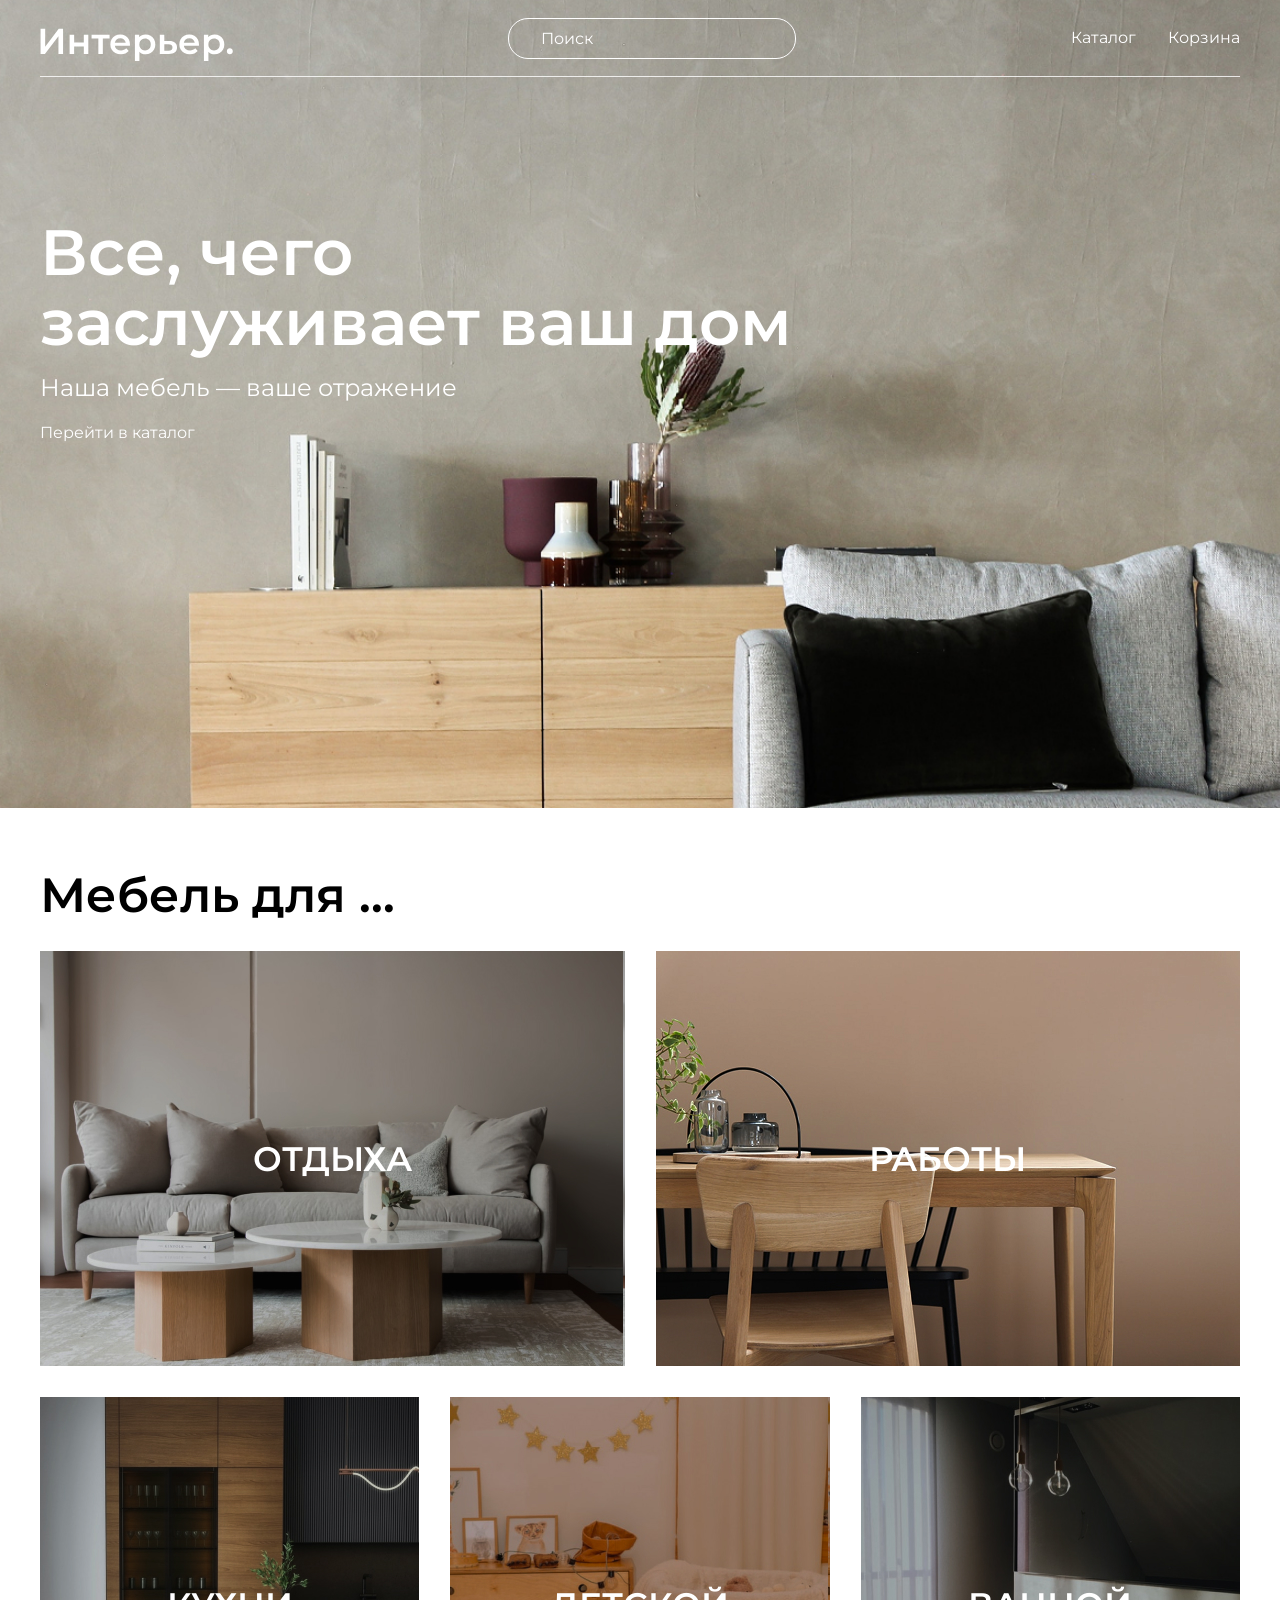
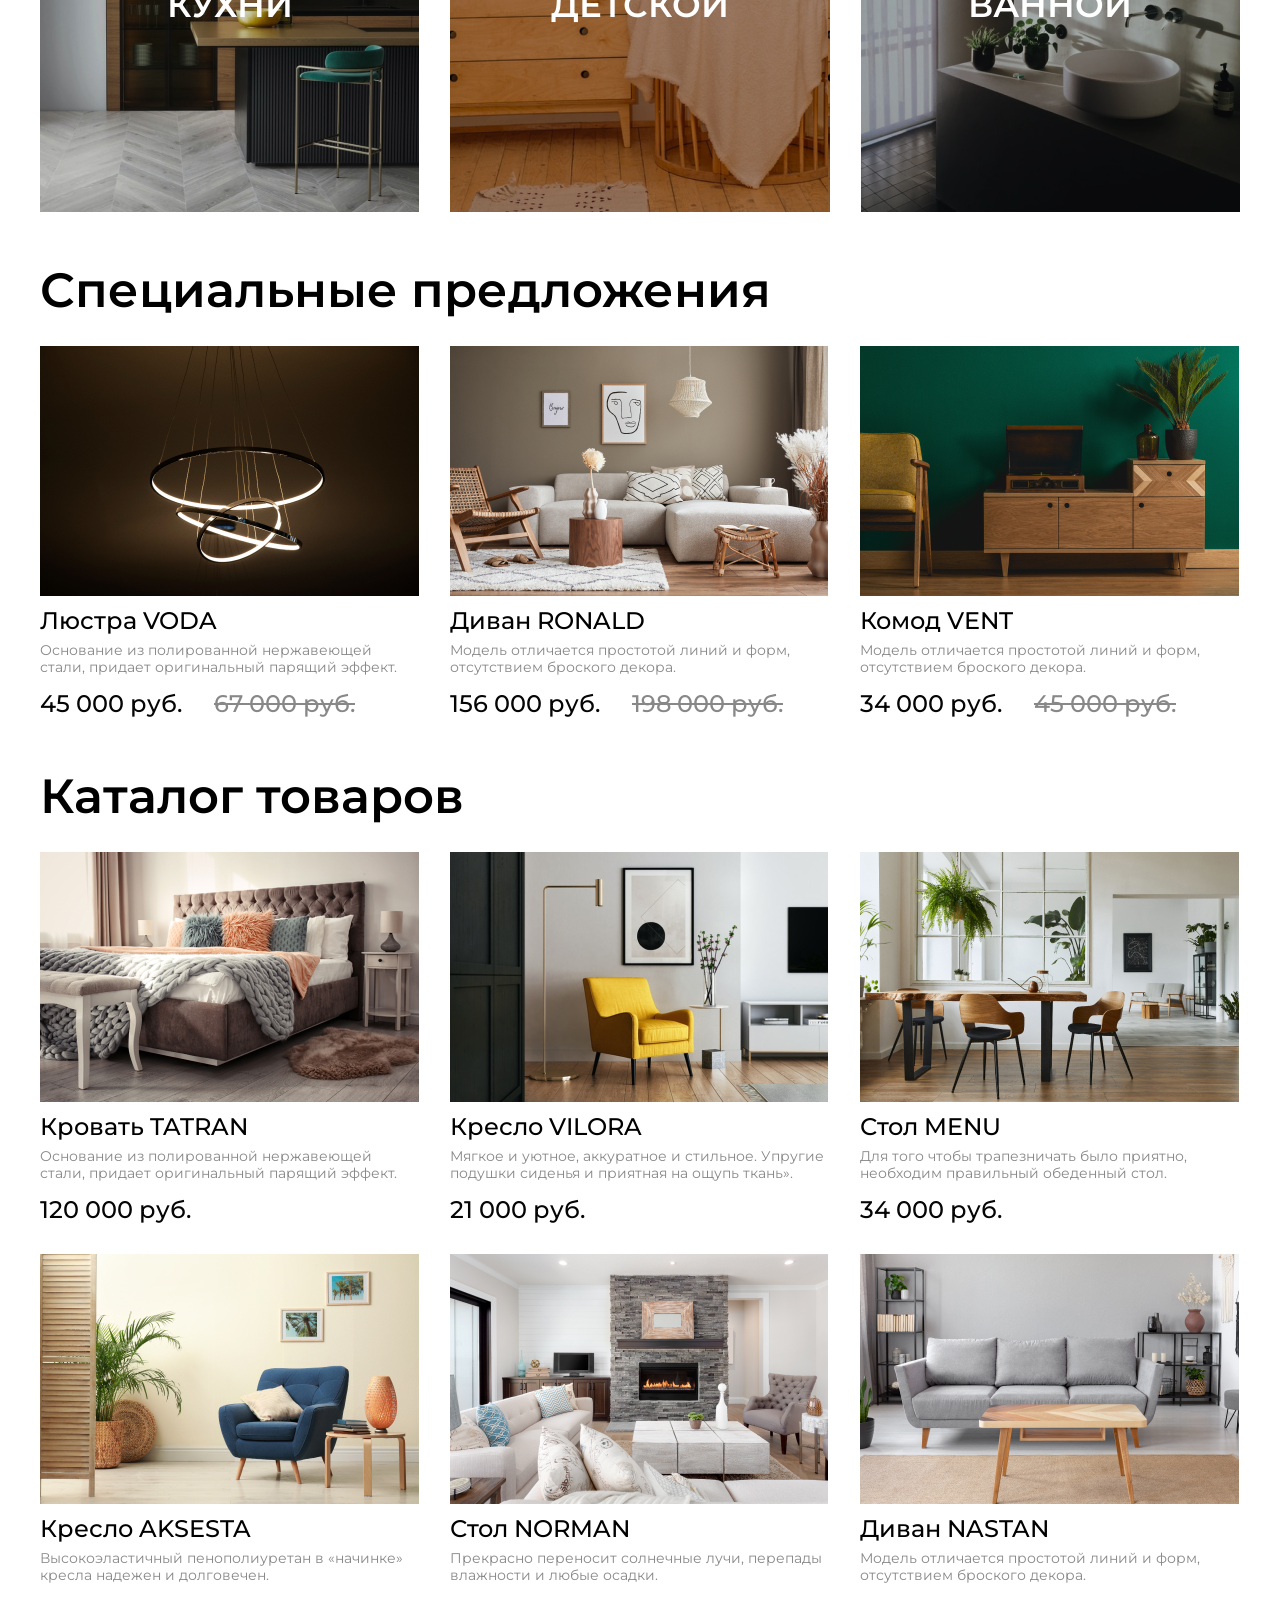
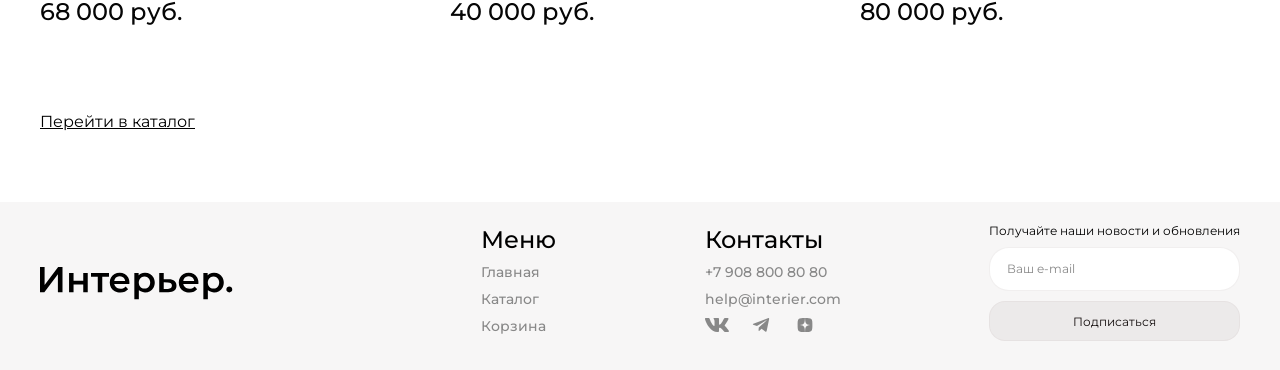
==== index.html @ ca3b6c94 "Add files via upload Upload site files" ====
<html lang="en">
    <head>
        <meta charset="UTF-8">
         <meta name="viewport" content="width=device-width, initial-scale=1.0">
            <title>Интернет-магазин</title>
        <link rel="preconnect" href="https://fonts.googleapis.com">
         <link rel="preconnect" href="https://fonts.gstatic.com" crossorigin>
        <link href="https://fonts.googleapis.com/css2?family=Montserrat:ital,wght@0,100..900;1,100..900&display=swap" rel="stylesheet">
                <link rel="stylesheet" href="style.css">

    </head>
    <body>
        <section class="hero-pg center">
     <header class="header"><!--Внутри 
            <header>
            добавьте изображение logo.svg, поле ввода и тег 
            <nav>-->
            <a class="logo" href="index.html">
             <img class="logo__img" src="./img/logo.svg" alt="Логотип"/></a>
                    
            <input placeholder="Поиск" class=" header-input">

        <nav class="nav">
            
            <a class="nav__item" href="catalog.html">Каталог</a>
            <a class="nav__item" href="card.html">Корзина</a>
            
        </nav>
        <div class="nav__main">
            <a class="nav__svg" href=""><svg width="19" height="19" viewBox="0 0 19 19" fill="none" xmlns="http://www.w3.org/2000/svg">
                <g clip-path="url(#clip0_53373_428)">
                <path d="M9.29907 1.11316C10.9342 1.06267 12.5273 1.63644 13.7542 2.71863C14.9811 3.80099 15.7498 5.31046 15.9036 6.93933C16.0545 8.53827 15.5992 10.133 14.634 11.4139L17.968 14.7469C18.0508 14.8297 18.1166 14.9279 18.1614 15.036C18.2062 15.1442 18.2297 15.2607 18.2297 15.3778C18.2297 15.4949 18.2062 15.6114 18.1614 15.7196C18.1165 15.8277 18.0508 15.9259 17.968 16.0087C17.8853 16.0914 17.7871 16.1572 17.679 16.202C17.5707 16.2469 17.4543 16.2694 17.3372 16.2694C17.22 16.2694 17.1036 16.2469 16.9954 16.202C16.8873 16.1572 16.789 16.0914 16.7063 16.0087L13.3733 12.6747C12.0925 13.6424 10.4962 14.0991 8.89575 13.9491C7.26568 13.7962 5.75519 13.0275 4.67212 11.7997C3.58905 10.5718 3.01496 8.97713 3.06665 7.3407C3.11846 5.7041 3.79274 4.14806 4.95142 2.99109C6.10904 1.83516 7.66391 1.16376 9.29907 1.11316ZM9.50903 2.91882C8.28235 2.92382 7.10691 3.41275 6.2395 4.28015C5.37213 5.14755 4.88317 6.32302 4.87817 7.54968C4.87324 8.77628 5.35288 9.95557 6.21313 10.83C6.64353 11.2674 7.15644 11.6151 7.72192 11.8534C8.28759 12.0918 8.89521 12.2161 9.50903 12.2186C10.1227 12.2211 10.7307 12.1017 11.2981 11.868C11.8657 11.6343 12.3816 11.2903 12.8157 10.8563C13.2497 10.4223 13.5936 9.90633 13.8274 9.33875C14.061 8.77131 14.1804 8.16333 14.178 7.54968C14.1755 6.93585 14.0511 6.32824 13.8127 5.76257C13.5744 5.19707 13.2267 4.68419 12.7893 4.25378C11.9149 3.3935 10.7357 2.91387 9.50903 2.91882Z" fill="white" stroke="white" stroke-width="0.2"/>
                </g>
                <defs>
                <clipPath id="clip0_53373_428">
                <rect width="19" height="19" fill="white"/>
                </clipPath>
                </defs>
                </svg>
                </a>
                <a class="nav__svg" href="catalog.html"><svg width="20" height="20" viewBox="0 0 20 20" fill="none" xmlns="http://www.w3.org/2000/svg">
                <rect width="4.57143" height="4.57143" fill="white"/>
                <rect y="7.31427" width="4.57143" height="4.57143" fill="white"/>
                <rect y="14.6285" width="4.57143" height="4.57143" fill="white"/>
                <rect x="7.31348" y="7.31427" width="4.57143" height="4.57143" fill="white"/>
                <rect x="7.31348" y="14.6285" width="4.57143" height="4.57143" fill="white"/>
                <rect x="7.31348" width="4.57143" height="4.57143" fill="white"/>
                <rect x="14.6279" y="7.31427" width="4.57143" height="4.57143" fill="white"/>
                <rect x="14.6279" y="14.6285" width="4.57143" height="4.57143" fill="white"/>
                <rect x="14.6279" width="4.57143" height="4.57143" fill="white"/>
                </svg>
                </a>
            <a class="nav__svg" href="card.html"><svg width="25" height="25" viewBox="0 0 25 25" fill="none" xmlns="http://www.w3.org/2000/svg">
                <path d="M14.5834 20.8333C15.1359 20.8333 15.6658 20.6138 16.0566 20.2231C16.4473 19.8324 16.6667 19.3025 16.6667 18.75C16.6667 18.1975 16.4473 17.6676 16.0566 17.2768C15.6658 16.8861 15.1359 16.6667 14.5834 16.6667C14.0309 16.6667 13.501 16.8861 13.1103 17.2768C12.7196 17.6676 12.5001 18.1975 12.5001 18.75C12.5001 19.3025 12.7196 19.8324 13.1103 20.2231C13.501 20.6138 14.0309 20.8333 14.5834 20.8333ZM7.29174 20.8333C7.84428 20.8333 8.37418 20.6138 8.76488 20.2231C9.15558 19.8324 9.37508 19.3025 9.37508 18.75C9.37508 18.1975 9.15558 17.6676 8.76488 17.2768C8.37418 16.8861 7.84428 16.6667 7.29174 16.6667C6.73921 16.6667 6.20931 16.8861 5.81861 17.2768C5.4279 17.6676 5.20841 18.1975 5.20841 18.75C5.20841 19.3025 5.4279 19.8324 5.81861 20.2231C6.20931 20.6138 6.73921 20.8333 7.29174 20.8333ZM20.873 6.16978C21.133 6.16139 21.3796 6.0522 21.5606 5.86528C21.7416 5.67837 21.8428 5.42839 21.8428 5.16822C21.8428 4.90804 21.7416 4.65807 21.5606 4.47115C21.3796 4.28424 21.133 4.17504 20.873 4.16666H19.674C18.7345 4.16666 17.922 4.81874 17.7178 5.73541L16.4126 11.6125C16.2084 12.5292 15.3959 13.1812 14.4563 13.1812H6.63133L5.12924 7.17082H14.8636C15.1212 7.15907 15.3644 7.04847 15.5425 6.86202C15.7206 6.67558 15.82 6.42764 15.82 6.16978C15.82 5.91192 15.7206 5.66398 15.5425 5.47754C15.3644 5.2911 15.1212 5.18049 14.8636 5.16874H5.12924C4.82473 5.16865 4.5242 5.23799 4.25051 5.37148C3.97682 5.50498 3.73716 5.69912 3.54976 5.93914C3.36236 6.17916 3.23215 6.45875 3.16903 6.75665C3.10591 7.05455 3.11154 7.36292 3.1855 7.65832L4.68758 13.6667C4.79586 14.1002 5.046 14.4851 5.39821 14.7601C5.75042 15.0351 6.18447 15.1844 6.63133 15.1844H14.4563C15.368 15.1845 16.2524 14.8737 16.9636 14.3032C17.6748 13.7328 18.1701 12.9368 18.3678 12.0469L19.674 6.16978H20.873Z" fill="white"/>
                </svg>
                </a>
        </div>
    </header>

    <div class="main">
        <h1 class="main__title">Все, чего<br> заслуживает ваш дом</h1>
            <p class="main__text">Наша мебель — ваше отражение</p>
            <a class="main__link" href="catalog.html">Перейти в каталог</a>
    </div>
    </section>

    <section class="mebel center">
        <h2 class="mebel__title">Мебель для ...</h2>
       <div class="mebel__div">
         <div class="mebel__box1 mebel__box-big">ОТДЫХА</div>
         <div class="mebel__box2 mebel__box-big">РАБОТЫ</div>
         <div class="mebel__box mebel__box3">КУХНИ</div>
         <div class="mebel__box mebel__box4">ДЕТСКОЙ</div>
         <div class="mebel__box mebel__box5">ВАННОЙ</div>
       </div>
    </section>

    <section class="card center">
        <h2 class="card__title">Специальные предложения</h2>
        <div class="card__content">
        <article class="product">
            <button class="product__butoton">
                <img class="product__link" src="./img2/shopping-bag-line 1.svg" alt="В корзину">
            </button>
            <button class="product__butoton-card">
                <img class="product__link" src="./img2/coolicon.svg" alt="В избранное">
            </button>
            <img src="./img/VODA.png" alt="VODA" class="product__img">
            <h3 class="product__title">Люстра VODA</h3>
            <p class="product__description">Основание из полированной нержавеющей стали, придает оригинальный парящий эффект.</p>
            <div class="product__box-price">
            <p class="product__price product__price_active">45 000 руб.</p>
            <p class="product__discount">67 000 руб.</p>
            </div>
        </article>

        <article class="product">
            <button class="product__butoton">
                <img class="product__link" src="./img2/shopping-bag-line 1.svg" alt="В корзину">
            </button>
            <button class="product__butoton-card">
                <img class="product__link" src="./img2/coolicon.svg" alt="В избранное">
            </button>
             <img src="./img/RONALD.jpg" alt="RONALD" class="product__img" >
            <h3 class="product__title">Диван RONALD</h3>
            <p class="product__description">Модель отличается простотой линий и форм, отсутствием броского декора.</p>
            <div class="product__box-price">
            <p class="product__price product__price_active">156 000 руб.</p>
            <p class="product__discount">198 000 руб.</p>
            </div>
        </article>

        <article class="product">
            <button class="product__butoton">
                <img class="product__link" src="./img2/shopping-bag-line 1.svg" alt="В корзину">
            </button>
            <button class="product__butoton-card">
                <img class="product__link" src="./img2/coolicon.svg" alt="В избранное">
            </button>
            <img src="./img/VENT.jpg" alt="VENT" class="product__img">
            <h3 class="product__title">Комод VENT</h3>
            <p class="product__description">Модель отличается простотой линий и форм, отсутствием броского декора.</p>
            <div class="product__box-price">
            <p class="product__price product__price_active">34 000 руб.</p>
            <p class="product__discount">45 000 руб.</p>
            </div>
        </article>
        </div>

    </section>
    <section class="card center">
       <h2 class="card__title">Каталог товаров</h2>
       <div class="card__content">
         <article class="product">
            <button class="product__butoton">
                <img class="product__link" src="./img2/shopping-bag-line 1.svg" alt="В корзину">
            </button>
            <button class="product__butoton-card">
                <img class="product__link" src="./img2/coolicon.svg" alt="В избранное">
            </button>
          <img src="./img/TATRAN.jpg" alt="TATRAN"class="product__img" >
          <h3 class="product__title">Кровать TATRAN</h3>
          <p class="product__description">Основание из полированной нержавеющей стали, придает оригинальный парящий эффект.</p>
          <p class="product__price">120 000 руб.</p>
        </article>

        <article class="product">
            <button class="product__butoton">
                <img class="product__link" src="./img2/shopping-bag-line 1.svg" alt="В корзину">
            </button>
            <button class="product__butoton-card">
                <img class="product__link" src="./img2/coolicon.svg" alt="В избранное">
            </button>
             <img src="./img/product1.jpg" alt="VILORA"class="product__img" >
           <h3 class="product__title">Кресло VILORA</h3>
            <p class="product__description">Мягкое и уютное, аккуратное и стильное. Упругие подушки сиденья и приятная на ощупь ткань».</p>
            <p class="product__price">21 000 руб.</p>
        </article>

           <article class="product">
            <button class="product__butoton">
                <img class="product__link" src="./img2/shopping-bag-line 1.svg" alt="В корзину">
            </button>
            <button class="product__butoton-card">
                <img class="product__link" src="./img2/coolicon.svg" alt="В избранное">
            </button>
             <img src="./img/MENU.jpg" alt="MENU" class="product__img" >
            <h3 class="product__title">Стол MENU</h3>
            <p class="product__description">Для того чтобы трапезничать было приятно, необходим правильный обеденный стол.</p>
            <p class="product__price">34 000 руб.</p>
        </article>

        <article class="product">
            <button class="product__butoton">
                <img class="product__link" src="./img2/shopping-bag-line 1.svg" alt="В корзину">
            </button>
            <button class="product__butoton-card">
                <img class="product__link" src="./img2/coolicon.svg" alt="В избранное">
            </button>
             <img src="./img/AXEN.jpg" alt="ASKESTA" class="product__img" >
            <h3 class="product__title">Кресло AKSESTA</h3>
            <p class="product__description">Высокоэластичный пенополиуретан в «начинке» кресла надежен и долговечен.</p>
            <p class="product__price">68 000 руб.</p>
        </article>

        <article class="product">
            <button class="product__butoton">
                <img class="product__link" src="./img2/shopping-bag-line 1.svg" alt="В корзину">
            </button>
            <button class="product__butoton-card">
                <img class="product__link" src="./img2/coolicon.svg" alt="В избранное">
            </button>
             <img src="./img/NORMA.jpg" alt="NORMAN"class="product__img" >
            <h3 class="product__title">Стол NORMAN</h3>
            <p class="product__description">Прекрасно переносит солнечные лучи, перепады влажности и любые осадки.</p>
            <p class="product__price">40 000 руб.</p>
        </article>

        <article class="product">
            <button class="product__butoton">
                <img class="product__link" src="./img2/shopping-bag-line 1.svg" alt="В корзину">
            </button>
            <button class="product__butoton-card">
                <img class="product__link" src="./img2/coolicon.svg" alt="В избранное">
            </button>
             <img src="./img/NASTAN.jpg" alt="NASTAN" class="product__img" >
            <h3 class="product__title">Диван NASTAN</h3>
            <p class="product__description">Модель отличается простотой линий и форм, отсутствием броского декора.</p>
            <p class="product__price">80 000 руб.</p>
        </article>
        </div>

          <a class="catalog-link" href="catalog.html">Перейти в каталог</a>

    </section>

    <footer class="footer center">
        <article class="footer-logo">
            <img src="./img/logo-footer.svg" alt="LOGO">
        </article>
        <section class="footer__content">
            <div class="footer__div1">
                <h4 class="footer__item">Меню</h4>
                    <nav class="footer__list">
                    <a class="footer__list1" href="index.html">Главная</a>
                    <a class="footer__list1" href="catalog.html">Каталог</a>
                    <a class="footer__list1" href="card.html">Корзина</a>
                    </nav>
            </div>

            <div class="footer__div2">
            <h4 class="footer__item">Контакты</h4>
                <a class="footer__list1" href="tel:+79088008080">+7 908 800 80 80</a>
                <a class="footer__list2" href="mailto:help@interier.com">help@interier.com</a>
                <div class="footer__div-info">
                <a class="footer__div-info2" href="#"><svg class="footer-icon" width="24" height="14" viewBox="0 0 24 14" fill="none" xmlns="http://www.w3.org/2000/svg">
<path fill-rule="evenodd" clip-rule="evenodd" d="M23.45 0.948C23.616 0.402 23.45 0 22.655 0H20.03C19.362 0 19.054 0.347 18.887 0.73C18.887 0.73 17.552 3.926 15.661 6.002C15.049 6.604 14.771 6.795 14.437 6.795C14.27 6.795 14.019 6.604 14.019 6.057V0.948C14.019 0.292 13.835 0 13.279 0H9.151C8.734 0 8.483 0.304 8.483 0.593C8.483 1.214 9.429 1.358 9.526 3.106V6.904C9.526 7.737 9.373 7.888 9.039 7.888C8.149 7.888 5.984 4.677 4.699 1.003C4.45 0.288 4.198 0 3.527 0H0.9C0.15 0 0 0.347 0 0.73C0 1.412 0.89 4.8 4.145 9.281C6.315 12.341 9.37 14 12.153 14C13.822 14 14.028 13.632 14.028 12.997V10.684C14.028 9.947 14.186 9.8 14.715 9.8C15.105 9.8 15.772 9.992 17.33 11.467C19.11 13.216 19.403 14 20.405 14H23.03C23.78 14 24.156 13.632 23.94 12.904C23.702 12.18 22.852 11.129 21.725 9.882C21.113 9.172 20.195 8.407 19.916 8.024C19.527 7.533 19.638 7.314 19.916 6.877C19.916 6.877 23.116 2.451 23.449 0.948H23.45Z" fill=""/>
</svg>
</a>
                <a class="footer__div-info2" href="#"><svg class="footer-icon" width="21" height="18" viewBox="0 0 21 18" fill="none" xmlns="http://www.w3.org/2000/svg">
<path d="M19.2952 0.200894L0.690181 7.4125C-0.0585179 7.74834 -0.311748 8.42087 0.50922 8.78587L5.28221 10.3105L16.8227 3.14143C17.4528 2.69136 18.0979 2.81137 17.5428 3.30647L7.63109 12.3272L7.31974 16.1448C7.60812 16.7342 8.13615 16.737 8.47297 16.444L11.2152 13.8359L15.9117 17.3709C17.0025 18.02 17.596 17.6011 17.8307 16.4114L20.9112 1.74952C21.231 0.285058 20.6856 -0.360199 19.2952 0.200894Z" fill=""/>
</svg>
</a>
                <a class="footer__div-info2" href="#"><svg class="footer-icon" width="19" height="18" viewBox="0 0 19 18" fill="none" xmlns="http://www.w3.org/2000/svg">
<path d="M11.3321 10.7357C9.83929 12.195 9.73071 14.0143 9.60178 18C13.5239 18 16.2314 17.9871 17.6293 16.7014C18.9864 15.3771 19 12.69 19 9.09643C14.7929 9.225 12.8725 9.32143 11.3321 10.7357ZM0 9.09643C0 12.69 0.0135714 15.3771 1.37071 16.7014C2.76857 17.9871 5.47607 18 9.39821 18C9.2625 14.0143 9.16071 12.195 7.66786 10.7357C6.1275 9.32143 4.20714 9.21857 0 9.09643ZM9.39821 0C5.48286 0 2.76857 0.0128571 1.37071 1.29857C0.0135714 2.62286 0 5.31 0 8.90357C4.20714 8.775 6.1275 8.67857 7.66786 7.26429C9.16071 5.805 9.26929 3.98571 9.39821 0ZM11.3321 7.26429C9.83929 5.805 9.73071 3.98571 9.60178 0C13.5239 0 16.2314 0.0128571 17.6293 1.29857C18.9864 2.62286 19 5.31 19 8.90357C14.7929 8.775 12.8725 8.67857 11.3321 7.26429Z" fill=""/>
</svg>
</a>
                </div>
            </div>

        <form class="footer__form">
            <p class="footer__text">Получайте наши новости и обновления</p>

            <input class="footer__input" placeholder="Ваш e-mail" type="email">
            <button class="footer__button" type="submit">Подписаться</button>
        </form>
        </section>

    </footer>

</body>
---- style.css ----
@charset "UTF-8";
.catalog-pg {
  background-image: url(./img/catalog-pg.jpg);
  background-size: cover;
  background-repeat: no-repeat;
}

a,
input,
button {
  font-family: "Montserrat", "Arial";
}

body {
  font-size: 16px;
  font-family: "Montserrat", "Arial";
}

.block {
  padding-top: 127px;
  padding-bottom: 127px;
  color: #FFFFFF;
}
.block__title {
  font-weight: 600;
  font-size: 64px;
  line-height: 70px;
  max-width: 792px;
  margin-bottom: 16px;
}

.link {
  padding-top: 70px;
  padding-bottom: 47px;
}

.link-ct__item {
  color: black;
  font-size: 16px;
  line-height: 20px;
  text-decoration: none;
  display: inline-block;
}

.link-ct__item1:not(:last-child)::after {
  content: " /";
  margin: 0 5px;
  color: #000000;
}

.fulter-button-wrapper {
  position: relative;
  display: flex;
  justify-content: flex-end;
}

.conteiner {
  display: flex;
}

.fulter-button::-webkit-details-marker {
  display: none;
}

details[open] > .fulter-button {
  content: "";
  border: 2px solid black;
}

.fulter-button {
  background-color: white;
  border: 1px solid #ccc;
  padding-top: 9px;
  padding-bottom: 10px;
  margin-right: 10px;
  font-size: 16px;
  border-radius: 20px;
  background-size: 19px; /* исправлено: было 10px, потом 19px — оставь 19px */
  font-weight: 500;
  width: 182px;
  padding-left: 23px;
  display: block;
  position: relative;
  background-image: url(./img3/Polygon\ 1.png);
  background-position: calc(100% - 35px);
  background-repeat: no-repeat;
  cursor: pointer;
  box-sizing: border-box; /* обязательно для адаптива */
}

.fulter-button:hover {
  color: #676464;
  transform: scale(1.01);
  box-shadow: 0 10px 20px rgba(0, 0, 0, 0.1);
}

.filtering-form {
  position: absolute;
  z-index: 1;
  background-color: #FFFFFF;
  top: calc(100% + 14px);
  right: 10px;
  display: flex;
  flex-direction: column;
  align-items: center;
  padding: 40px;
  width: 525px;
  height: 548px;
  box-shadow: 0px 4px 67px -12px rgba(0, 0, 0, 0.32);
}

.filtering-form__content-wapper {
  display: flex;
  flex-direction: column;
  flex-wrap: wrap;
  gap: 32px 65px;
  width: 445px;
  height: 468px;
}

.filtering-form__fieldset {
  display: flex;
  flex-direction: column;
  gap: 16px;
  padding: 0;
  border: none;
}

.filtering-form__fieldset-type {
  padding-right: 40px;
}

.filtering-form__legend {
  font-size: 16px;
  font-weight: 500;
  margin-bottom: 16px;
}

.radio {
  display: flex;
  align-items: center;
  gap: 10px;
}

.radio__input {
  display: none;
}

.radio__label {
  display: flex;
  align-items: center;
  cursor: pointer;
  position: relative;
  padding-left: 30px;
  font-size: 14px;
}

.radio__label:hover {
  color: #676464;
  transform: scale(1.01);
}

.radio__label::before {
  content: "";
  border: 1px solid #888888;
  position: absolute;
  border-radius: 60px;
  width: 15px;
  height: 15px;
  left: 0;
  background-color: #FFFFFF;
}

.radio__input:checked + .radio__label::before {
  border-color: #000000;
  background-image: url(./img3/Vector\ 1.png);
  background-repeat: no-repeat;
  background-position: center;
}

.range {
  display: flex;
  flex-direction: column;
  gap: 14px;
}

.range__input {
  width: 190px;
  height: 10px;
  overflow: hidden;
  outline: none;
}

.range__input,
.range__input::-webkit-slider-runnable-track,
.range__input::-webkit-slider-thumb {
  -webkit-appearance: none;
  background: none;
}

.range__input::-webkit-slider-runnable-track {
  width: 200px;
  height: 1px;
  background: #000000;
}

.range__input:nth-child(2)::-webkit-slider-runnable-track {
  background: none;
}

.range__input::-webkit-slider-thumb {
  position: relative;
  height: 8px;
  width: 8px;
  margin-top: -4px;
  background: #000000;
  border: 1px solid #000000;
  border-radius: 25px;
  cursor: pointer;
  z-index: 1;
}

.range__input::-webkit-slider-thumb:active {
  cursor: pointer;
}

.range__slider {
  font-family: sans-serif;
  font-size: 14px;
  position: relative;
  width: 200px;
  display: inline-block;
  margin-top: -5px;
}

.range__slider input {
  position: absolute;
}

.range__input:nth-child(1)::-webkit-slider-thumb {
  z-index: 2;
}

.color-options {
  display: flex;
  flex-wrap: wrap;
  max-width: 190px;
  gap: 14px;
}

.color-options__checkbox {
  width: 15px;
  height: 15px;
}

.checkbox {
  display: flex;
  align-items: center;
  gap: 10px;
}

.checkbox__input {
  display: none;
}

.checkbox__lebel {
  display: flex;
  align-items: center;
  cursor: pointer;
  position: relative;
  padding-left: 30px;
  font-size: 14px;
}

.checkbox__lebel:hover {
  color: #676464;
  transform: scale(1.01);
}

.checkbox__lebel::before {
  content: "";
  display: inline-block;
  width: 14px;
  height: 14px;
  border: 1px solid #888888;
  position: absolute;
  left: 0;
  background-color: #FFFFFF;
}

.checkbox__input:checked + .checkbox__lebel::before {
  background-image: url(./img3/Vector\ 1.png);
  background-repeat: no-repeat;
  background-position: center;
  border-color: #000000;
}

.checkbox__lebel-withe::before {
  background-color: white;
  border-color: #888888;
}

.checkbox__lebel-black::before {
  background-color: black;
  border-color: black;
}

.checkbox__lebel-gray::before {
  background-color: #888888;
  border-color: #888888;
}

.checkbox__lebel-red::before {
  background-color: red;
  border-color: red;
}

.checkbox__lebel-orange::before {
  background-color: orange;
  border-color: orange;
}

.checkbox__lebel-yellow::before {
  background-color: yellow;
  border-color: yellow;
}

.checkbox__lebel-green::before {
  background-color: green;
  border-color: green;
}

.checkbox__lebel-blue-green::before {
  background-color: #1CCC97;
  border-color: #1CCC97;
}

.checkbox__lebel-lightblue::before {
  background-color: lightblue;
  border-color: lightblue;
}

.checkbox__lebel-blue::before {
  background-color: blue;
  border-color: blue;
}

.checkbox__lebel-purple::before {
  background-color: purple;
  border-color: purple;
}

.checkbox__lebel-backlash::before {
  background-color: #9D0DB5;
  border-color: #9D0DB5;
}

.checkbox__lebel-pink::before {
  background-color: #D89AFF;
  border-color: #D89AFF;
}

.checkbox__lebel-pipl::before {
  background-color: #FF65A6;
  border-color: #FF65A6;
}

.checkbox__input:checked + .checkbox__lebel-black::before {
  background-image: url(./img3/Vector\ 2.png);
  background-repeat: no-repeat;
  background-position: center;
  background-size: 15px;
}

.checkbox__input:checked + .checkbox__lebel-green::before {
  background-image: url(./img3/Vector\ 2.png);
  background-repeat: no-repeat;
  background-position: center;
  background-size: 15px;
}

.checkbox__input:checked + .checkbox__lebel-blue::before {
  background-image: url(./img3/Vector\ 2.png);
  background-repeat: no-repeat;
  background-position: center;
  background-size: 15px;
}

.checkbox__input:checked + .checkbox__lebel-purple::before {
  background-image: url(./img3/Vector\ 2.png);
  background-repeat: no-repeat;
  background-position: center;
  background-size: 15px;
}

.checkbox__input:checked + .checkbox__lebel-gray::before {
  background-image: url(./img3/Vector\ 2.png);
  background-repeat: no-repeat;
  background-position: center;
  background-size: 15px;
}

.checkbox__input:checked + .checkbox__lebel-purple::before {
  background-image: url(./img3/Vector\ 2.png);
  background-repeat: no-repeat;
  background-position: center;
  background-size: 15px;
}

.filtering-form__button {
  padding: 0;
  gap: 10px;
  position: relative;
  left: 127px; /* ⚠️ лучше убрать или заменить на margin/flex — ломается на мобильных */
  font-size: 16px;
  width: 190px;
  height: 40px;
  border-radius: 20px;
  border: 1px solid #040404;
  background-color: transparent; /* или любой начальный цвет */
  color: #040404; /* базовый цвет текста */
  transition: background-color 0.3s ease, color 0.3s ease, transform 0.3s cubic-bezier(0.25, 0.8, 0.25, 1), box-shadow 0.3s ease;
}

.filtering-form__button:hover {
  background-color: #000000; /* чёрный фон */
  color: #ffffff; /* белый текст */
  transform: translateY(-1px);
  box-shadow: -4px 5px 5px rgba(0, 0, 0, 0.2);
}

.select-css2 {
  -webkit-appearance: none;
     -moz-appearance: none;
          appearance: none;
  background-color: white;
  border: 1px solid #ccc;
  padding: 10px 40px 10px 15px;
  font-size: 16px;
  border-radius: 20px;
  background-image: url(./img3/Polygon\ 1.png);
  background-position: calc(100% - 20px);
  background-size: 20 px;
  background-repeat: no-repeat;
  width: 227px;
  padding-left: 23px;
  height: 40px;
  cursor: pointer;
}

.select-css2:hover {
  color: #676464;
  transform: scale(1.01);
  box-shadow: 0 10px 20px rgba(0, 0, 0, 0.1);
}

.link {
  display: flex;
  flex-direction: row;
  justify-content: space-between;
}

.product1 {
  display: grid;
  grid-template-columns: repeat(12, 4fr);
  gap: 30px;
}

.product {
  width: 379px;
  grid-column: span 4;
  position: relative;
}

.product__butoton, .product__butoton-card {
  background: none;
  border: none;
  padding: 0;
  cursor: pointer;
  position: absolute;
  top: 10px;
  right: 10px;
}

.product__butoton {
  padding-right: 21px;
}

.product__butoton-card, .product__butoton {
  display: none;
}

.product:hover .product__butoton {
  display: block;
}

.product:hover .product__butoton-card {
  display: block;
}

.product__img {
  display: block;
}
.product__img__title {
  font-weight: 500;
  font-size: 24px;
  line-height: 29px;
  color: #000000;
  margin-bottom: 7px;
  margin-top: 10px;
}
.product__img__description {
  font-size: 14px;
  line-height: 17px;
  color: #888888;
  margin-bottom: 13px;
}
.product__img__price {
  font-weight: 500;
  font-size: 24px;
  line-height: 29px;
  color: #050505;
}
.product__img__box-price {
  display: flex;
  gap: 32px;
}
.product__img__discount {
  font-weight: 500;
  font-size: 24px;
  line-height: 29px;
  color: #888888;
  text-decoration-line: line-through;
}

.cart-pg {
  background-image: url(./img3/cart-pg.jpg);
  background-repeat: no-repeat;
  background-size: cover;
  background-position: center;
  margin-bottom: 44px;
  height: 400px;
}

.cart__text {
  font-style: normal;
  font-weight: 600;
  font-size: 64px;
  line-height: 70px;
  color: #FFFFFF;
  padding-top: 127px;
}

.order {
  display: grid;
  grid-template-columns: repeat(12, 1fr);
  gap: 32px;
}
.order__content {
  grid-column: span 8;
}
.order__name-box {
  display: flex;
  justify-content: space-between;
  padding-bottom: 14px;
}
.order__item {
  border-top: 0.5px solid #CACDD8;
  padding-top: 25px;
  padding-bottom: 32px;
  display: flex;
}
.order__left {
  display: flex;
  max-width: 786px;
  width: 100%;
  gap: 32px;
}
.order__img {
  max-width: 173px;
  width: 100%;
  min-height: 173px;
  height: 100%;
}
.order__info {
  max-width: 276px;
  width: 100%;
}
.order__menu {
  font-style: normal;
  font-weight: 500;
  font-size: 24px;
  line-height: 29px;
  color: #000000;
}
.order__text {
  font-style: normal;
  font-weight: 400;
  font-size: 14px;
  line-height: 17px;
  color: #888888;
  padding-bottom: 16px;
  padding-top: 14px;
}
.order__price {
  padding-bottom: 15px;
}
.order__link {
  display: flex;
  align-items: center;
  color: #000000;
  gap: 30px;
}
.order__link1 {
  color: black;
  line-height: 24px;
  font-weight: 400;
  font-size: 14px;
}
.order__input {
  max-width: 71px;
  width: 100%;
  height: 51px;
  background: #F7F6F6;
  border-radius: 6px;
  font-style: normal;
  font-weight: 600;
  font-size: 14px;
  line-height: 17px;
  display: flex;
  align-items: center;
  text-align: center;
  color: #000000;
  border: 1px solid #FFFFFF;
}
.order__btn {
  padding-top: 23px;
  max-width: 853px;
  width: 100%;
}
.order__btn-cart {
  box-sizing: border-box;
  max-width: 200px;
  width: 100%;
  height: 37px;
  border: 1px solid #000000;
  border-radius: 50px;
  margin-top: 18px;
  font-size: 12px;
  background: #FFFFFF;
}
.order__btn-purchase {
  display: inline-flex;
  box-sizing: border-box;
  width: 100%;
  max-width: 200px;
  min-height: 38px;
  border: 1px solid #000000;
  border-radius: 50px;
  font-size: 12px;
  line-height: 1.4;
  background-color: #FFFFFF;
  color: #000000;
  text-decoration: none;
  cursor: pointer;
  transition: background-color 0.3s ease, transform 0.2s ease;
  align-items: center;
  justify-content: center;
}
.order__form {
  background: #F7F6F6;
  border-radius: 20px;
  height: auto; /* вместо фиксированной 493px */
  min-height: 493px;
  grid-column: span 4;
  display: flex;
  flex-direction: column;
  align-items: center;
  max-width: 379px;
  width: 100%;
}
.order__item-form {
  max-width: 319px;
  width: 100%;
  flex-direction: column;
  font-style: normal;
  line-height: 29px;
  display: flex;
  align-items: center;
  margin-bottom: 64px;
}
.order__form-text {
  font-weight: 700;
  font-size: 24px;
  margin-bottom: 22px;
  margin-top: 42px;
  max-width: 343px;
  width: 100%;
  display: flex;
  justify-content: space-around;
}
.order__form-input {
  display: flex;
  flex-direction: column;
  gap: 40px;
  align-self: stretch;
}
.order__form-name {
  border-bottom: 0.5px solid #CACDD8;
  box-sizing: border-box;
  display: flex;
  flex-direction: row;
  align-items: flex-start;
  padding: 0px 0px 3px;
  gap: 10px;
  flex: none;
  align-self: stretch;
  border-top: none;
  border-left: none;
  border-right: none;
  background-color: #F7F6F6;
}
.order__form-btn {
  max-width: 319px;
  width: 100%;
  display: flex;
  flex-direction: column;
  align-items: center;
  margin-bottom: 91px;
}
.order__form-text2 {
  /* 128 000 руб. */
  font-style: normal;
  font-weight: 500;
  font-size: 24px;
  line-height: 29px;
  color: #000000;
  flex: none;
}
.order__form-cart {
  box-sizing: border-box;
  max-width: 319px;
  width: 100%;
  height: 40px;
  border: 1px solid #000000;
  border-radius: 50px;
  margin-top: 18px;
  font-size: 14px;
  background: #F7F6F6;
}

* {
  margin: 0;
  padding: 0;
}

.center {
  padding-left: calc(50% - 600px);
  padding-right: calc(50% - 600px);
}

a,
input,
button {
  font-family: "Montserrat", "Arial";
}

body {
  font-size: 16px;
  font-family: "Montserrat", "Arial";
}

.header {
  height: 76px;
  display: flex;
  flex-wrap: wrap;
  justify-content: space-between;
  align-items: center;
  border-bottom: 0.5px solid rgba(255, 255, 255, 0.8);
}

.header-input::-moz-placeholder {
  color: #ffffff;
}

.header-input::placeholder {
  color: #ffffff;
}

.header-input {
  border-radius: 20px;
  max-width: 288px;
  width: 100%;
  height: 41px;
  border: 1px solid #FFFFFF;
  color: #ffffff;
  font-size: 16px;
  line-height: 100%;
  font-weight: normal;
  box-sizing: border-box;
  outline: none;
  padding: 11px 32px;
  background-color: transparent;
}

.hero-pg {
  background-image: url(./img/header-pg.jpg);
  background-size: cover;
  background-repeat: no-repeat;
}

.logo {
  margin-top: 13px;
}

.main {
  margin-top: 140px;
  padding-bottom: 363px;
  color: #FFFFFF;
}
.main__title {
  font-weight: 600;
  font-size: 64px;
  line-height: 70px;
  max-width: 792px;
  margin-bottom: 16px;
}
.main__text {
  font-size: 24px;
  line-height: 29px;
  margin-bottom: 19px;
}

.main__link {
  color: white;
  font-size: 16px;
  line-height: 24px;
  text-decoration: none;
  display: inline-block;
}

a.main__link:hover {
  text-decoration: underline;
}

.nav {
  display: flex;
  gap: 32px;
}
.nav__item {
  color: white;
  font-size: 16px;
  line-height: 20px;
  text-decoration: none;
}

.nav__main {
  display: none;
}

a.nav__item:hover {
  text-decoration: underline;
}

.nav__svg {
  display: block; /* или inline-block — чтобы transform работал предсказуемо */
  width: 24px; /* фиксируем размер */
  height: 24px;
  transition: transform 0.3s cubic-bezier(0.25, 0.8, 0.25, 1);
  transform-origin: center; /* масштабируем из центра */
}

.nav__svg:hover {
  transform: scale(1.15); /* мягкое увеличение, без «наезда» на соседей */
}

/*ЗАголовок МЕБЕЛЬ ДЛЯ ...*/
.mebel {
  padding-top: 63px;
}
.mebel__title {
  font-weight: 600;
  font-size: 48px;
  line-height: 100%;
  color: #000000;
  flex-wrap: wrap;
}
.mebel__div {
  margin-top: 32px;
  display: grid;
  gap: 31px;
  grid-template-columns: repeat(12, 1fr);
}
.mebel__box-big {
  height: 415px;
  grid-column: span 6;
  display: flex;
  justify-content: center;
  align-items: center;
  font-size: 34px;
  color: #FFFFFF;
  font-weight: 600;
}
.mebel__box {
  height: 415px;
  grid-column: span 4;
  display: flex;
  justify-content: center;
  align-items: center;
  font-size: 34px;
  color: #FFFFFF;
  font-weight: 600;
}
.mebel__box1 {
  background-image: url(img/mebel1.jpg);
}
.mebel__box2 {
  background-image: url(./img/mebel2.jpg);
}
.mebel__box3 {
  background-image: url(./img/mebel3.jpg);
}
.mebel__box4 {
  background-image: url(./img/mebel4.jpg);
}
.mebel__box5 {
  background-image: url(./img/mebel5.jpg);
}

/*Заголовку h2(Специальные предложения*/
.card {
  margin-top: 54px;
}
.card__content {
  gap: 30px;
  margin-bottom: 53px;
  display: grid;
  grid-template-columns: repeat(12, 4fr);
}
.card__title {
  font-weight: 600;
  font-size: 48px;
  line-height: 100%;
  color: #000000;
  flex-wrap: wrap;
  padding-bottom: 32px;
}

.product {
  max-width: 379px;
  width: 100%;
  grid-column: span 4;
  position: relative;
}
.product__img {
  display: block;
}
.product__title {
  font-weight: 500;
  font-size: 24px;
  line-height: 29px;
  color: #000000;
  margin-bottom: 7px;
  margin-top: 10px;
}
.product__description {
  font-size: 14px;
  line-height: 17px;
  color: #888888;
  margin-bottom: 13px;
}
.product__price {
  font-weight: 500;
  font-size: 24px;
  line-height: 29px;
  color: #050505;
}
.product__box-price {
  display: flex;
  gap: 32px;
}
.product__discount {
  font-weight: 500;
  font-size: 24px;
  line-height: 29px;
  color: #888888;
  text-decoration-line: line-through;
}

/* НАВЕДЕНИЕ И СТИЛИ ДЛЯ КНОПОК*/
.nav__item:hover {
  animation: pulse 0.4s cubic-bezier(0.25, 0.8, 0.25, 1) forwards;
}

@keyframes pulse {
  0% {
    transform: scale(1);
  }
  100% {
    transform: scale(1.05);
  }
}
.main__link:hover {
  animation: pulse 0.4s cubic-bezier(0.25, 0.8, 0.25, 1) forwards;
}

@keyframes pulse {
  0% {
    transform: scale(1);
  }
  100% {
    transform: scale(1.08);
  }
}
.link-ct__item:hover {
  animation: pulse 0.4s cubic-bezier(0.25, 0.8, 0.25, 1) forwards;
}

@keyframes pulse {
  0% {
    transform: scale(1);
  }
  100% {
    transform: scale(1.03);
  }
}
.product:hover {
  transform: scale(1.01);
  border-color: rgba(136, 136, 136, 0.15);
  box-shadow: 0 10px 20px rgba(0, 0, 0, 0.1);
}

.product {
  border-radius: 4px;
  transition: transform 0.3s ease, box-shadow 0.3s ease, border-color 0.3s ease;
  cursor: pointer;
}

.product__link:hover {
  transform: scale(1.3);
}

.order__link1:hover {
  transform: scale(1.02);
  color: rgba(0, 0, 0, 0.7);
}

.order__btn-cart {
  cursor: pointer;
  transition: transform 0.3s cubic-bezier(0.25, 0.8, 0.25, 1), box-shadow 0.3s ease, border-color 0.3s ease, background-color 0.3s ease, color 0.3s ease;
}

.order__btn-cart:hover {
  background-color: #000000; /* чёрный фон */
  color: #FFFFFF; /* белый текст */
  border-color: #000000; /* чтобы граница не «прыгала» цветом */
  transform: scale(1.02); /* лёгкое увеличение — не ломает соседей */
  box-shadow: 0 4px 12px rgba(0, 0, 0, 0.15);
}

.order__btn-purchase {
  cursor: pointer;
  transition: transform 0.3s cubic-bezier(0.25, 0.8, 0.25, 1), box-shadow 0.3s ease, border-color 0.3s ease, background-color 0.3s ease, color 0.3s ease;
}

.order__btn-purchase:hover {
  background-color: #000000; /* чёрный фон */
  color: #FFFFFF; /* белый текст */
  border-color: #000000; /* чтобы граница не «прыгала» цветом */
  transform: scale(1.02); /* лёгкое увеличение — не ломает соседей */
  box-shadow: 0 4px 12px rgba(0, 0, 0, 0.15);
}

.order__form-cart {
  cursor: pointer;
  transition: transform 0.3s cubic-bezier(0.25, 0.8, 0.25, 1), box-shadow 0.3s ease, border-color 0.3s ease, background-color 0.3s ease, color 0.3s ease;
}

.order__form-cart:hover {
  color: rgba(0, 0, 0, 0.7);
  animation: lift 0.35s cubic-bezier(0.25, 0.8, 0.25, 1) forwards;
  background-color: #000000; /* чёрный фон */
  color: #FFFFFF; /* белый текст */
  border-color: #000000; /* чтобы граница не «прыгала» цветом */
  transform: scale(1.02); /* лёгкое увеличение — не ломает соседей */
  box-shadow: 0 4px 12px rgba(0, 0, 0, 0.15);
}

@keyframes lift {
  0% {
    transform: translate3d(0, 0, 0) scale(1);
    box-shadow: 0 4px 8px rgba(0, 0, 0, 0.1);
  }
  100% {
    transform: translate3d(0, -6px, 0) scale(1.03);
    box-shadow: 0 12px 24px rgba(0, 0, 0, 0.15);
  }
}
.catalog-link:hover {
  color: #676464;
  transform: scale(1.01);
}

.footer__list1:hover {
  color: #150f0f;
  transform: scale(1.05);
}

.footer__list2:hover {
  color: #150f0f;
  transform: scale(1.05);
}

.footer__div-info2:hover {
  color: #150f0f;
  transform: scale(1.4);
}

/* НАВЕДЕНИЕ И СТИЛИ ДЛЯ КНОПОК*/
.catalog-link {
  color: black;
  font-weight: normal;
  font-size: 16px;
  line-height: 24px;
  margin-bottom: 68px;
  margin-top: 31px;
  display: inline-block;
}

.footer {
  background-color: #f7f6f6;
  padding-top: 23px;
  padding-bottom: 29px;
  display: flex;
  justify-content: space-between;
  flex-wrap: wrap;
}

.footer-logo {
  display: flex;
  align-items: center;
}

.footer__content {
  width: 759px;
  display: flex;
  justify-content: space-between;
  flex-wrap: wrap;
}

.footer__div2 {
  display: flex;
  flex-direction: column;
  gap: 10px;
}

.footer__div-info {
  display: flex;
  gap: 20px;
}

.footer__div-info2 {
  cursor: pointer;
}

.footer__div-info2 {
  color: #888888; /* базовый цвет текста и иконки */
  text-decoration: none;
  display: inline-flex;
  align-items: center;
  gap: 8px;
  transition: color 0.3s ease; /* плавная смена цвета */
}

.footer-icon {
  width: 24px;
  height: 14px; /* точно под viewBox, чтобы не было «прыжков» */
  fill: currentColor; /* иконка берёт цвет родителя */
  display: block;
  transition: transform 0.3s cubic-bezier(0.25, 0.8, 0.25, 1);
}

.footer__div-info2:hover {
  color: #150f0f; /* новый цвет при наведении */
}

.footer__div-info2:hover .footer-icon {
  transform: scale(1.05); /* лёгкое увеличение без сдвига соседей */
}

.footer__div1 {
  display: flex;
  flex-direction: column;
  gap: 10px;
}

.footer__item {
  font-weight: 500;
  font-size: 24px;
  line-height: 29px;
  color: #000000;
}

.footer__list {
  display: flex;
  flex-direction: column;
  justify-content: space-between;
  flex-wrap: wrap;
  gap: 10px;
}

.footer__list1 {
  color: #888888;
  font-weight: 500;
  font-size: 14px;
  line-height: 17px;
  text-decoration: none;
}

.footer__list2 {
  color: #888888;
  font-weight: 500;
  font-size: 14px;
  line-height: 17px;
  text-decoration: none;
}

a.footer__item:hover {
  text-decoration: underline;
}

.footer__form {
  display: flex;
  flex-direction: column;
  gap: 2px;
}

.footer__text {
  font-size: 12px;
  line-height: 15px;
  color: #000000;
  margin-bottom: 8px;
  line-height: 100%;
}

.footer__input {
  background: #ffffff;
  border: 1px solid rgba(222, 215, 215, 0.4117647059);
  box-sizing: border-box;
  border-radius: 20px;
  font-weight: normal;
  font-size: 12px;
  line-height: 18px;
  color: #000000;
  padding: 12px 17px;
  width: 100%;
  margin-bottom: 8px;
  cursor: pointer;
}

.footer__input::-moz-placeholder {
  color: #888;
  opacity: 1;
}

.footer__input::placeholder {
  color: #888;
  opacity: 1;
}

.footer__input::-webkit-input-placeholder {
  color: #888;
  opacity: 1;
}

.footer__input:-moz-placeholder {
  color: #888;
  opacity: 1;
}

.footer__input::-moz-placeholder {
  color: #888;
  opacity: 1;
}

.footer__input:-ms-input-placeholder {
  color: #888;
  opacity: 1;
}

/* Анимация */
@keyframes pulse-placeholder {
  0% {
    color: #888;
    opacity: 0.8;
  }
  100% {
    color: #17232c;
    opacity: 1;
  }
}
input::-webkit-input-placeholder {
  -webkit-transition: opacity 0.3s ease, color 0.3s ease;
  transition: opacity 0.3s ease, color 0.3s ease;
}

input:focus::-webkit-input-placeholder {
  opacity: 0;
  color: transparent;
}

.footer__button {
  max-width: 260px;
  width: 100%;
  height: 40px;
  background-color: rgba(222, 215, 215, 0.41);
  border-radius: 16px;
  border: 1px solid rgba(222, 215, 215, 0.4117647059);
  cursor: pointer;
  font-size: 12px;
  color: #150f0f; /* базовый цвет текста */
  /* переход делаем здесь, на обычном состоянии */
  transition: background-color 0.3s ease, color 0.3s ease, transform 0.3s cubic-bezier(0.25, 0.8, 0.25, 1), box-shadow 0.3s ease;
}

.footer__button:hover {
  background-color: #000000; /* чёрный фон */
  color: #ffffff; /* белый текст */
  transform: translateY(-1px);
  box-shadow: -4px 5px 5px rgba(0, 0, 0, 0.2);
}

@media (max-width: 1024px) {
  .center {
    padding-left: calc(50% - 393px);
    padding-right: calc(50% - 393px);
  }
  .mebel__box1 {
    height: 268px;
  }
  .mebel__box2 {
    height: 268px;
  }
  .mebel__box {
    height: 268px;
  }
  .filtering-form {
    right: -225px;
  }
  .product1 {
    display: flex;
    flex-wrap: wrap;
    gap: 28px;
  }
  .order {
    display: block;
  }
  .order__content {
    display: flex;
    flex-direction: column;
  }
  .order__form {
    grid-column: 1/-1;
    margin-top: 64px;
  }
  .order__btn {
    padding-top: 0%;
  }
  .order__btn-cart {
    margin-top: 0%;
  }
  .card__content {
    display: flex;
    flex-wrap: wrap;
    gap: 28px;
  }
  .footer-logo {
    display: none;
  }
}
@media (min-width: 768px) and (max-width: 833px) {
  .center {
    padding-left: 24px;
    padding-right: 24px;
  }
  .filtering-form {
    right: -225px;
  }
  .product1 {
    display: flex;
    flex-wrap: wrap;
    gap: 28px;
  }
  .product {
    max-width: 345px;
    width: 100%;
  }
  .product__img {
    max-width: 345px;
    width: 100%;
  }
  .order {
    display: block;
  }
  .order__content {
    display: flex;
    flex-direction: column;
  }
  .order__form {
    grid-column: 1/-1;
  }
  .card__content {
    display: flex;
    flex-wrap: wrap;
    gap: 28px;
  }
  .footer-logo {
    display: none;
  }
  .footer__content {
    gap: 0;
  }
}
@media (min-width: 377px) and (max-width: 767px) {
  .center {
    padding-left: 16px;
    padding-right: 16px;
  }
  .header {
    padding-top: 32px;
    border-bottom: none;
  }
  .logo__img {
    width: 99px;
  }
  .nav__item {
    display: none;
  }
  .header-input {
    display: none;
  }
  .nav__main {
    display: flex;
    justify-content: center;
    align-items: center;
    gap: 32px;
  }
  .logo__img {
    width: 99px;
  }
  .main {
    margin-top: 29px;
  }
  .main__title {
    width: 100%;
    min-height: 177px;
    font-style: normal;
    font-weight: 600;
    font-size: clamp(46px, 2vw, 48px);
    line-height: 1.2;
    text-align: center;
    color: #FFFFFF;
  }
  .main__text {
    width: 100%;
    font-weight: 400;
    font-size: 16px;
    line-height: 20px;
    text-align: center;
    color: #FFFFFF;
  }
  .main__link {
    /* центрирование без жёсткой ширины */
    width: 100%;
    font-style: normal;
    font-weight: 400;
    font-size: 14px;
    line-height: 17px;
    text-align: center;
    text-decoration-line: underline;
    color: #FFFFFF;
  }
  .mebel {
    padding-top: 32px;
  }
  .mebel__title {
    width: 178px;
    height: 29px;
    font-weight: 600;
    font-size: 24px;
    line-height: 29px;
    display: flex;
    align-items: center;
    color: #000000;
  }
  .mebel__div {
    margin-top: 32px;
    display: grid;
    gap: 16px;
    grid-template-columns: repeat(4, 1fr);
  }
  .mebel__box1 {
    width: 343px;
    height: 243px;
    font-size: 28px;
  }
  .mebel__box2 {
    width: 343px;
    height: 243px;
    font-size: 28px;
  }
  .mebel__box {
    width: 343px;
    height: 374px;
    font-size: 28px;
  }
  .card {
    margin-top: 32px;
  }
  .card__content {
    margin-bottom: 36px;
  }
  .card__title {
    width: 342.91px;
    height: 58px;
    font-size: 24px;
    line-height: 29px;
    display: flex;
    align-items: center;
    color: #000000;
  }
  .product__img {
    width: 100%;
  }
  .product__title {
    font-size: 18px;
    padding-top: 4px;
    padding-bottom: 8px;
    margin-top: 0%;
    margin-bottom: 0%;
  }
  .product__price {
    font-size: 18px;
  }
  .product__discount {
    font-size: 18px;
  }
  .product__description {
    font-size: 14px;
    line-height: 17px;
    color: #888888;
    margin-bottom: 8px;
  }
  .catalog-link {
    margin-bottom: 36px;
    margin-top: 31px;
  }
  .footer__content {
    width: 759px;
    display: flex;
    justify-content: center;
    flex-wrap: wrap;
    -moz-column-gap: 100px;
         column-gap: 100px;
  }
  .footer__list {
    padding-bottom: 70px;
  }
  .footer__input {
    box-sizing: border-box;
    width: 260px;
    height: 40px;
    background: #FFFFFF;
    border: 1px solid #C4C4C4;
    border-radius: 16px;
  }
  .cart__text {
    max-width: 343px;
    width: 100%;
    height: 59px;
    font-weight: 600;
    font-size: 48px;
    line-height: 59px;
    text-align: center;
    color: #FFFFFF;
    padding-top: 82px;
  }
  .order__text {
    padding-top: 8px;
    padding-bottom: 15px;
  }
  .order__menu {
    font-style: normal;
    font-weight: 500;
    font-size: 18px;
    line-height: 1.5;
    word-wrap: break-word;
    overflow-wrap: break-word;
  }
  .order__left {
    gap: 16px;
  }
  .order__btn-purchase {
    max-width: 166px;
    width: 100%;
    height: 37px;
    border: 1px solid #000000;
    border-radius: 50px;
    font-size: 12px;
    gap: 14px;
  }
  .order__btn-cart {
    max-width: 166px;
    width: 100%;
    height: 37px;
    border: 1px solid #000000;
    border-radius: 50px;
    font-size: 12px;
  }
  .footer__content {
    max-width: 759px;
    width: 100%;
    display: flex;
    justify-content: center;
    flex-wrap: wrap;
    -moz-column-gap: 100px;
    column-gap: 100px;
  }
  .footer__form {
    margin-top: 69px;
  }
  /*каталог*/
  .block {
    padding-top: 82px;
    padding-bottom: 170px;
  }
  .block__title {
    font-size: 48px;
    line-height: 59px;
    text-align: center;
    color: #FFFFFF;
  }
  .link {
    display: flex;
    flex-direction: column;
  }
  .link-ct {
    font-size: 14px;
  }
  .conteiner {
    display: flex;
    flex-direction: column-reverse;
    align-items: flex-start;
    margin-top: 22px;
  }
  .fulter-button-wrapper {
    padding-top: 10px;
  }
  .select-css2 {
    width: 204px;
    font-size: 14px;
    font-style: normal;
    font-weight: 400;
    font-size: 14px;
    line-height: 17px;
  }
  .fulter-button {
    width: 164px;
    font-size: 14px;
    font-style: normal;
    font-weight: 500;
    line-height: 17px;
    color: #000000;
  }
  .filtering-form {
    width: 100%;
    height: 910px;
    left: -1px;
  }
  .filtering-form__content-wapper {
    width: 190px;
    height: 830px;
    gap: 32px;
    display: flex;
    flex-wrap: wrap;
    flex-direction: row;
    padding-bottom: 36px;
  }
  .filtering-form__button {
    left: 1px;
  } /*Каталог*/
}
@media (max-width: 376px) {
  .center {
    padding-left: 16px;
    padding-right: 16px;
  }
  .header {
    padding-top: 32px;
    border-bottom: none;
  }
  .logo__img {
    width: 99px;
  }
  .nav__item {
    display: none;
  }
  .header-input {
    display: none;
  }
  .nav__main {
    display: flex;
    justify-content: center;
    align-items: center;
    gap: 32px;
  }
  .logo__img {
    width: 99px;
  }
  .main {
    margin-top: 29px;
  }
  .main__title {
    width: 100%;
    max-width: 343px;
    min-height: 177px;
    font-style: normal;
    font-weight: 600;
    font-size: clamp(44px, 2vw, 48px);
    line-height: 1.2;
    text-align: center;
    color: #FFFFFF;
  }
  .main__text {
    width: 100%;
    max-width: 343px;
    font-weight: 400;
    font-size: 16px;
    line-height: 20px;
    text-align: center;
    color: #FFFFFF;
  }
  .main__link {
    /* центрирование без жёсткой ширины */
    width: 100%;
    max-width: 343px;
    font-style: normal;
    font-weight: 400;
    font-size: 14px;
    line-height: 17px;
    text-align: center;
    text-decoration-line: underline;
    color: #FFFFFF;
  }
  .mebel {
    padding-top: 32px;
  }
  .mebel__title {
    width: 178px;
    height: 29px;
    font-weight: 600;
    font-size: 24px;
    line-height: 29px;
    display: flex;
    align-items: center;
    color: #000000;
  }
  .mebel__div {
    margin-top: 32px;
    display: grid;
    gap: 16px;
    grid-template-columns: repeat(4, 1fr);
  }
  .mebel__box1 {
    max-width: 343px;
    width: 100%;
    height: 243px;
    font-size: 28px;
  }
  .mebel__box2 {
    max-width: 343px;
    width: 100%;
    height: 243px;
    font-size: 28px;
  }
  .mebel__box {
    max-width: 343px;
    width: 100%;
    height: 374px;
    font-size: 28px;
  }
  .card {
    margin-top: 32px;
  }
  .card__content {
    margin-bottom: 36px;
  }
  .card__title {
    max-width: 342;
    width: 100%;
    height: 58px;
    font-size: 24px;
    line-height: 29px;
    display: flex;
    align-items: center;
    color: #000000;
  }
  .product__img {
    max-width: 342px;
    width: 100%;
  }
  .product__title {
    font-size: 18px;
    padding-top: 4px;
    padding-bottom: 8px;
    margin-top: 0%;
    margin-bottom: 0%;
  }
  .product__price {
    font-size: 18px;
  }
  .product__discount {
    font-size: 18px;
  }
  .product__description {
    font-size: 14px;
    line-height: 17px;
    color: #888888;
    margin-bottom: 8px;
  }
  .catalog-link {
    margin-bottom: 36px;
    margin-top: 31px;
  }
  .footer__content {
    max-width: 376px;
    width: 100%;
    display: flex;
    justify-content: center;
    flex-wrap: wrap;
    -moz-column-gap: 100px;
         column-gap: 100px;
  }
  .footer__list {
    margin-bottom: 70px;
  }
  .footer__div2 {
    display: flex;
    flex-direction: column;
    gap: 10px;
    padding-bottom: 70px;
  }
  .footer__input {
    box-sizing: border-box;
    width: 260px;
    height: 40px;
    background: #FFFFFF;
    border: 1px solid #C4C4C4;
    border-radius: 16px;
  }
  /* Католог */
  .block {
    padding-top: 82px;
    padding-bottom: 170px;
  }
  .block__title {
    font-size: 48px;
    line-height: 59px;
    text-align: center;
    color: #FFFFFF;
  }
  .link {
    display: flex;
    flex-direction: column;
  }
  .link-ct {
    font-size: 14px;
  }
  .conteiner {
    display: flex;
    flex-direction: column-reverse;
    align-items: flex-start;
    margin-top: 22px;
  }
  .fulter-button-wrapper {
    padding-top: 10px;
  }
  .select-css2 {
    max-width: 204px;
    width: 100%;
    font-size: 14px;
    font-style: normal;
    font-weight: 400;
    font-size: 14px;
    line-height: 17px;
  }
  .fulter-button {
    max-width: 182px;
    box-sizing: border-box; /* теперь это реально применится */
    font-size: 14px;
    font-style: normal;
    line-height: 17px;
    color: #000000;
    margin-right: 0%;
  }
  .filtering-form {
    width: 100%;
    height: 910px;
    left: -1px;
  }
  .filtering-form__content-wapper {
    width: 190px;
    height: 830px;
    gap: 32px;
    display: flex;
    flex-wrap: wrap;
    flex-direction: row;
    padding-bottom: 36px;
  }
  .filtering-form__button {
    left: 1px;
  }
  /*КОРЗИНА*/
  .cart-pg {
    min-height: 300px;
  }
  .cart__text {
    max-width: 343px;
    width: 100%;
    height: 59px;
    font-weight: 600;
    font-size: 48px;
    line-height: 59px;
    text-align: center;
    color: #FFFFFF;
    padding-top: 82px;
  }
  .order__name-box {
    display: none;
  }
  .order__info {
    max-width: 253px;
    width: 100%;
  }
  .order__text {
    padding-top: 8px;
    padding-bottom: 15px;
  }
  .order__item {
    max-width: 343px;
    width: 100%;
  }
  .order__img {
    display: none;
  }
  .order__menu {
    font-weight: 500;
    font-size: 18px;
    line-height: 22px;
  }
  .order__price {
    font-size: 14px;
  }
  .order__btn-cart {
    max-width: 166px;
    width: 100%;
    height: 37px;
    border: 1px solid #000000;
    border-radius: 50px;
    font-size: 12px;
  }
  .order__btn-purchase {
    max-width: 166px;
    width: 100%;
    height: 37px;
    border: 1px solid #000000;
    border-radius: 50px;
    font-size: 12px;
    gap: 14px;
  }
  /*
  .order__form {
      gap: 64px;
      width: auto;
      height: 556px;
      background: #F7F6F6;
      border-radius: 20px;
      margin-top: 48px;
  }
  .order__form-cart {
      box-sizing: border-box;
      display: flex;
      flex-direction: row;
      justify-content: center;
      align-items: center;
      padding: 10px;
      gap: 10px;
      max-width: 283px;
      height: 40px;
      border: 1px solid #040404;
      border-radius: 20px;
      flex: none;
      order: 1;
      align-self: stretch;
      flex-grow: 0;
      min-width: 0
  }    */
  .order__form {
    gap: 64px;
    width: 100%; /* на всю ширину родителя */
    max-width: 379px; /* ограничение для десктопа */
    height: auto; /* вместо жёсткой 556px */
    min-height: 556px; /* если нужна минимальная высота */
    background: #f7f6f6;
    border-radius: 20px;
    margin-top: 48px;
    box-sizing: border-box;
  }
  .order__form-cart {
    box-sizing: border-box;
    display: flex;
    flex-direction: row;
    justify-content: center;
    align-items: center;
    padding: 10px;
    gap: 10px;
    width: 100%;
    max-width: 283px; /* не шире 283px на больших экранах */
    min-width: 0; /* разрешает сжиматься, если места мало */
    height: 40px; /* фиксированная высота кнопки — ок */
    border: 1px solid #040404;
    border-radius: 20px;
    /* эти свойства лучше убрать, они тут лишние и могут конфликтовать */
    flex: none;
    order: 1;
    align-self: auto; /* вместо stretch */
    flex-grow: 0;
  }
}/*# sourceMappingURL=style.css.map */
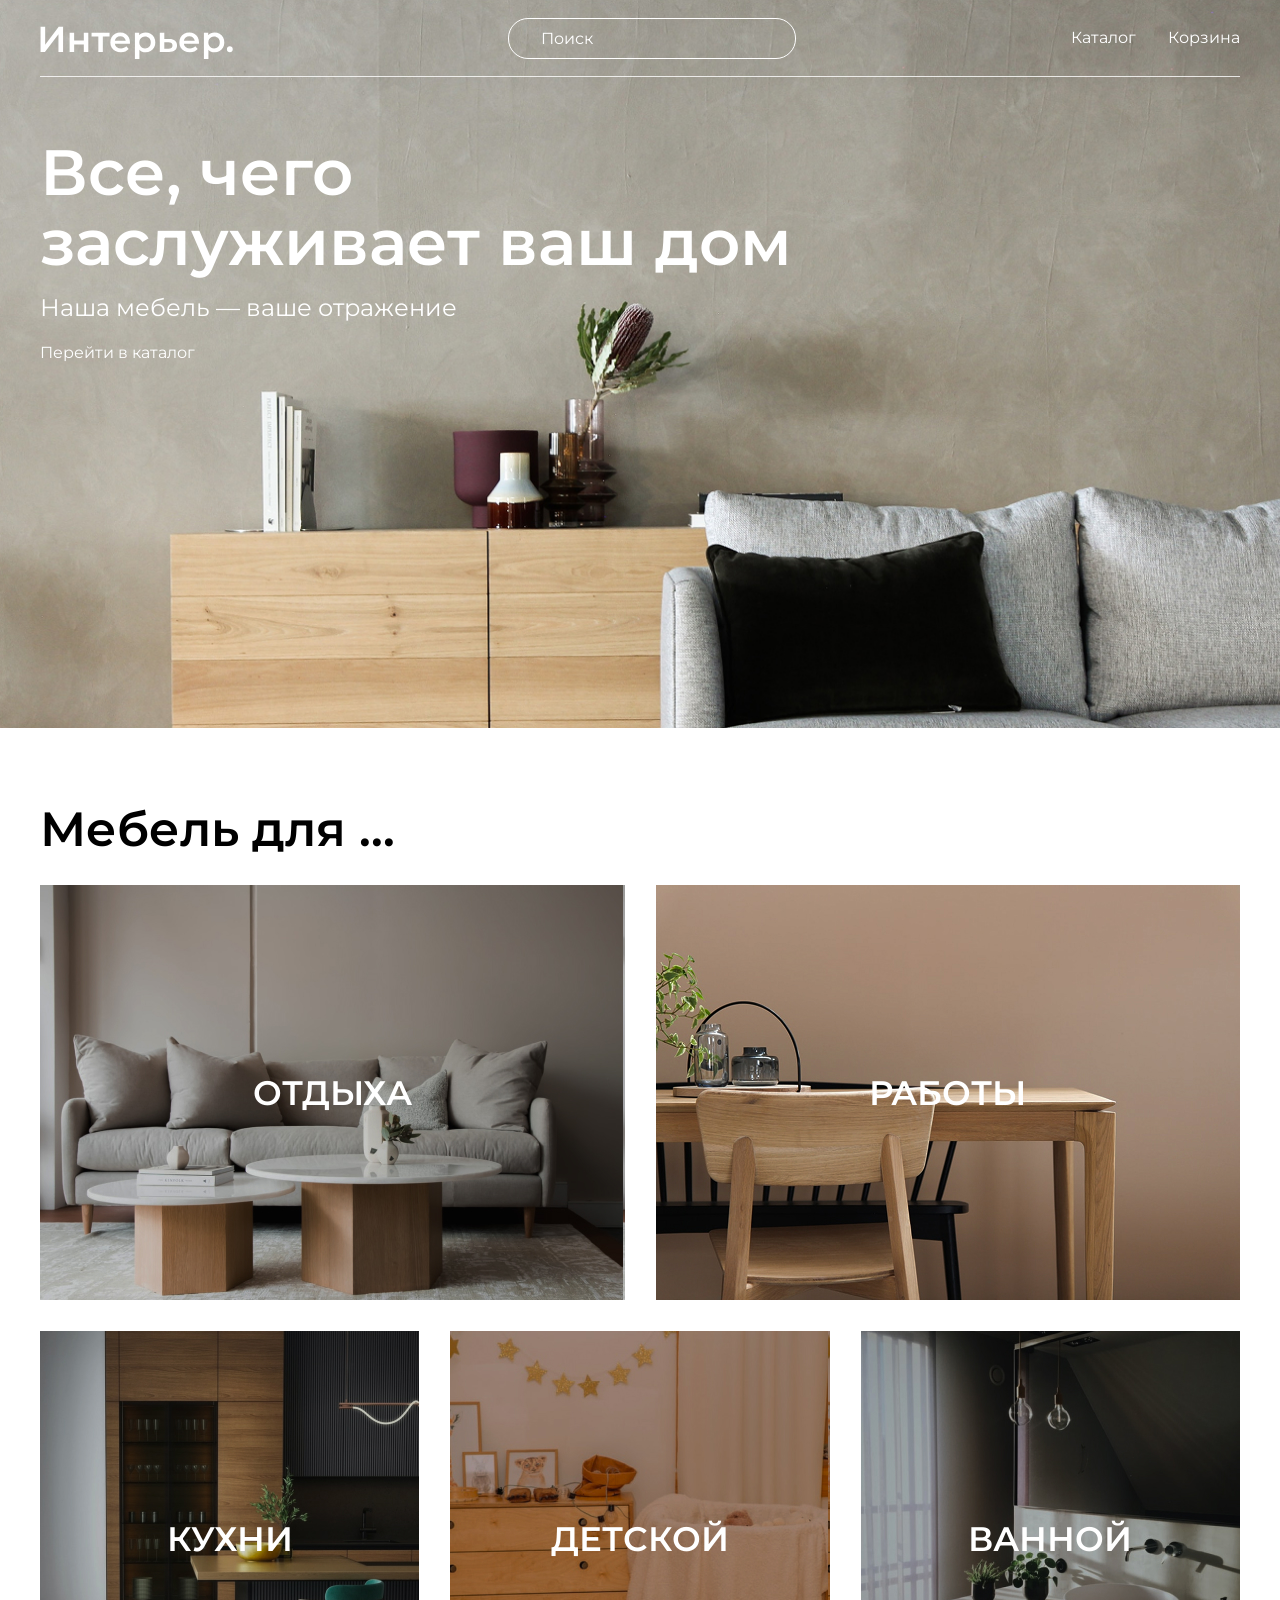
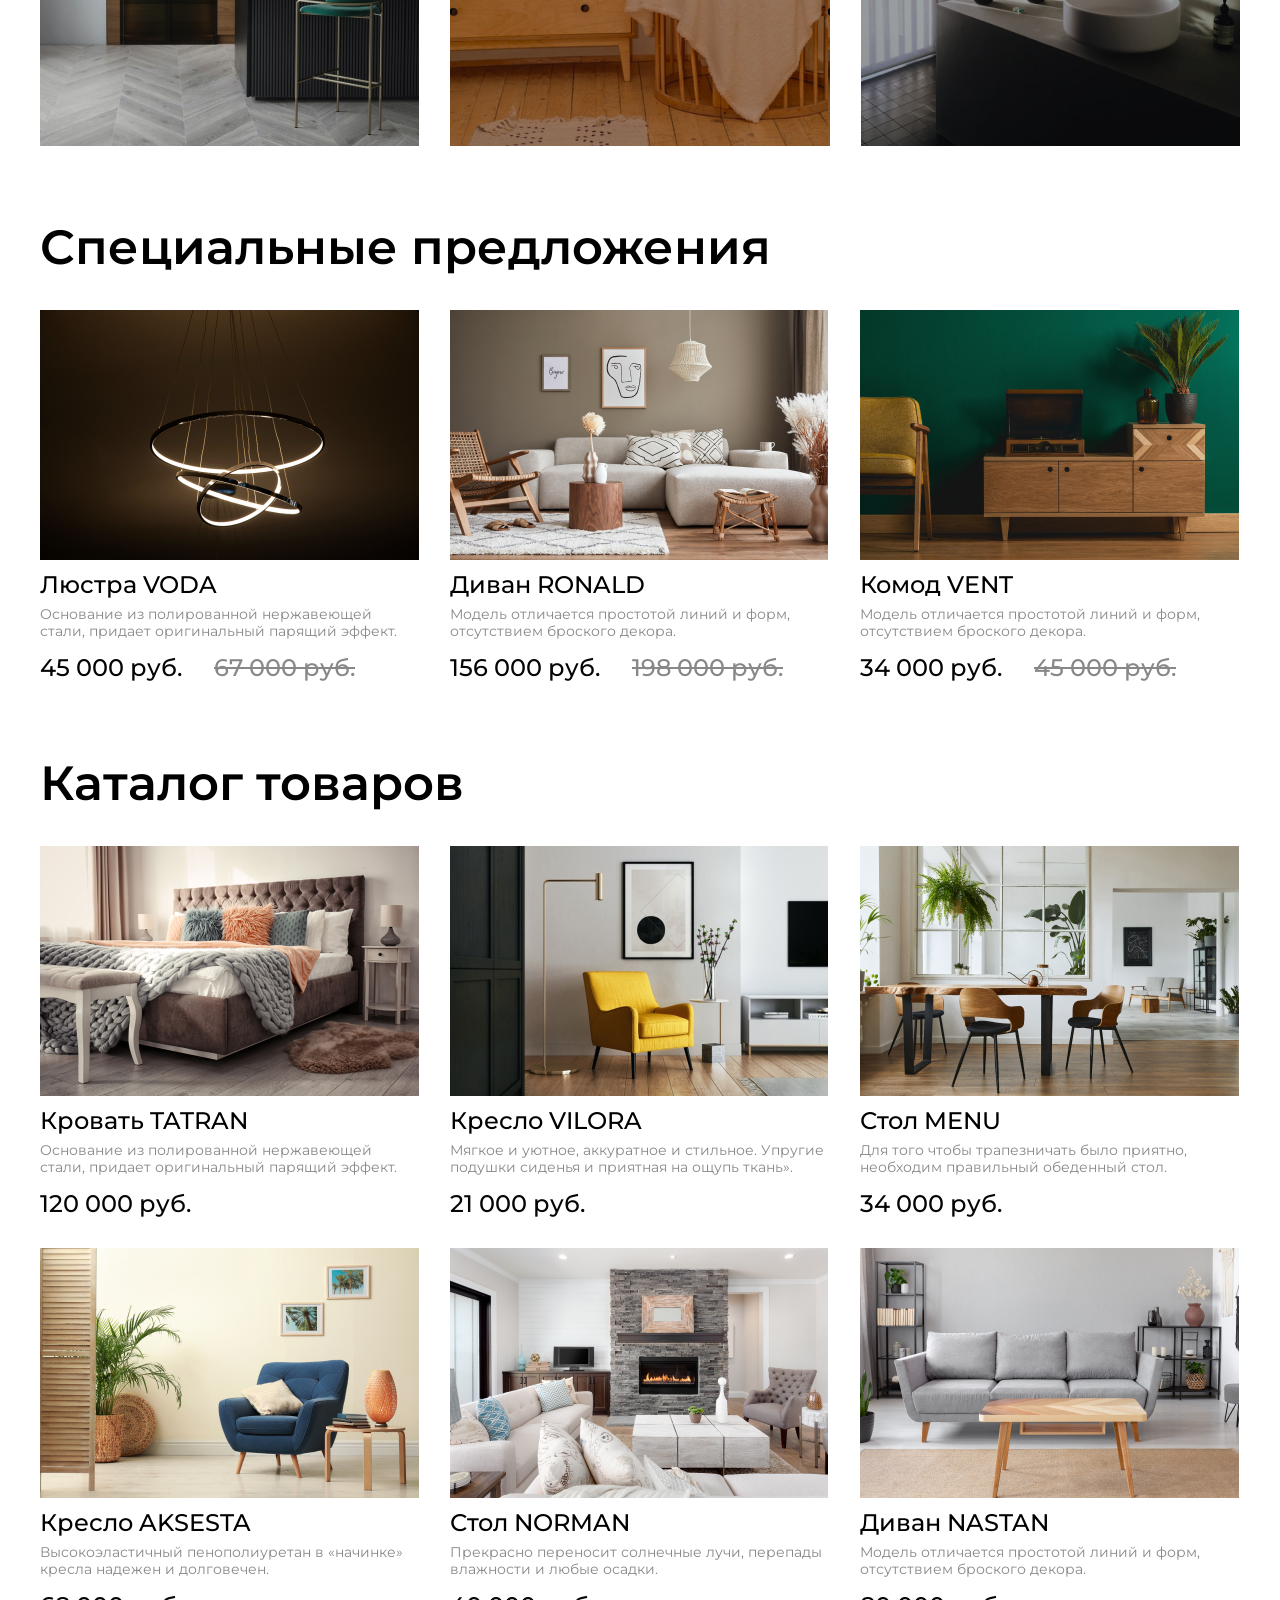
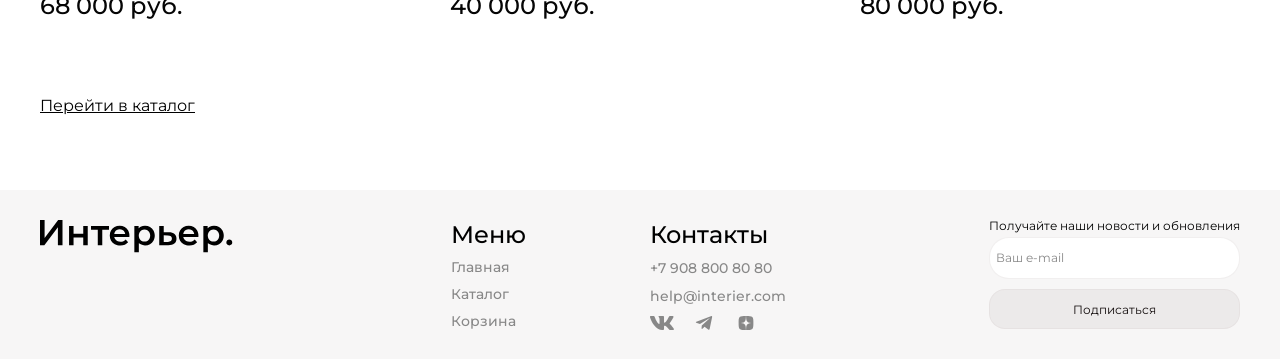
==== commit ff52b533: "Add files via upload" ====
--- a/index.html
+++ b/index.html
@@ -1,4 +1,4 @@
-
+<!DOCTYPE html>
     <html lang="en">
     <head>
         <meta charset="UTF-8">
@@ -17,7 +17,7 @@
             добавьте изображение logo.svg, поле ввода и тег 
             <nav>-->
             <a class="logo" href="index.html">
-             <img class="logo__img" src="./img/logo.svg" alt="Логотип"/></a>
+             <img class="logo__img" src="./img/logo.svg" alt="Логотип"></a>
                     
             <input placeholder="Поиск" class=" header-input">
 
@@ -68,11 +68,11 @@
     <section class="mebel center">
         <h2 class="mebel__title">Мебель для ...</h2>
        <div class="mebel__div">
-         <div class="mebel__box1 mebel__box-big">ОТДЫХА</div>
-         <div class="mebel__box2 mebel__box-big">РАБОТЫ</div>
-         <div class="mebel__box mebel__box3">КУХНИ</div>
-         <div class="mebel__box mebel__box4">ДЕТСКОЙ</div>
-         <div class="mebel__box mebel__box5">ВАННОЙ</div>
+         <div class="mebel__rest mebel__box-big">ОТДЫХА</div>
+         <div class="mebel__world mebel__box-big">РАБОТЫ</div>
+         <div class="mebel__box mebel__kitchens">КУХНИ</div>
+         <div class="mebel__box mebel__kids">ДЕТСКОЙ</div>
+         <div class="mebel__box mebel__bath">ВАННОЙ</div>
        </div>
     </section>
 
@@ -80,11 +80,11 @@
         <h2 class="card__title">Специальные предложения</h2>
         <div class="card__content">
         <article class="product">
-            <button class="product__butoton">
-                <img class="product__link" src="./img2/shopping-bag-line 1.svg" alt="В корзину">
-            </button>
-            <button class="product__butoton-card">
-                <img class="product__link" src="./img2/coolicon.svg" alt="В избранное">
+            <button class="product__button">
+                <img class="product__link" src="./img2/shopping-bag-line.svg" alt="корзина">
+            </button>
+            <button class="product__button-card">
+                <img class="product__link" src="./img2/coolicon.svg" alt="избранное">
             </button>
             <img src="./img/VODA.png" alt="VODA" class="product__img">
             <h3 class="product__title">Люстра VODA</h3>
@@ -96,11 +96,11 @@
         </article>
 
         <article class="product">
-            <button class="product__butoton">
-                <img class="product__link" src="./img2/shopping-bag-line 1.svg" alt="В корзину">
-            </button>
-            <button class="product__butoton-card">
-                <img class="product__link" src="./img2/coolicon.svg" alt="В избранное">
+            <button class="product__button">
+                <img class="product__link" src="./img2/shopping-bag-line.svg" alt="корзина">
+            </button>
+            <button class="product__button-card">
+                <img class="product__link" src="./img2/coolicon.svg" alt="избранное">
             </button>
              <img src="./img/RONALD.jpg" alt="RONALD" class="product__img" >
             <h3 class="product__title">Диван RONALD</h3>
@@ -112,11 +112,11 @@
         </article>
 
         <article class="product">
-            <button class="product__butoton">
-                <img class="product__link" src="./img2/shopping-bag-line 1.svg" alt="В корзину">
-            </button>
-            <button class="product__butoton-card">
-                <img class="product__link" src="./img2/coolicon.svg" alt="В избранное">
+            <button class="product__button">
+                <img class="product__link" src="./img2/shopping-bag-line.svg" alt="корзина">
+            </button>
+            <button class="product__button-card">
+                <img class="product__link" src="./img2/coolicon.svg" alt="избранное">
             </button>
             <img src="./img/VENT.jpg" alt="VENT" class="product__img">
             <h3 class="product__title">Комод VENT</h3>
@@ -133,37 +133,37 @@
        <h2 class="card__title">Каталог товаров</h2>
        <div class="card__content">
          <article class="product">
-            <button class="product__butoton">
-                <img class="product__link" src="./img2/shopping-bag-line 1.svg" alt="В корзину">
-            </button>
-            <button class="product__butoton-card">
-                <img class="product__link" src="./img2/coolicon.svg" alt="В избранное">
-            </button>
-          <img src="./img/TATRAN.jpg" alt="TATRAN"class="product__img" >
+            <button class="product__button">
+                <img class="product__link" src="./img2/shopping-bag-line.svg" alt="корзина">
+            </button>
+            <button class="product__button-card">
+                <img class="product__link" src="./img2/coolicon.svg" alt="избранное">
+            </button>
+          <img src="./img/TATRAN.jpg" alt="TATRAN" class="product__img" >
           <h3 class="product__title">Кровать TATRAN</h3>
           <p class="product__description">Основание из полированной нержавеющей стали, придает оригинальный парящий эффект.</p>
           <p class="product__price">120 000 руб.</p>
         </article>
 
         <article class="product">
-            <button class="product__butoton">
-                <img class="product__link" src="./img2/shopping-bag-line 1.svg" alt="В корзину">
-            </button>
-            <button class="product__butoton-card">
-                <img class="product__link" src="./img2/coolicon.svg" alt="В избранное">
-            </button>
-             <img src="./img/product1.jpg" alt="VILORA"class="product__img" >
+            <button class="product__button">
+                <img class="product__link" src="./img2/shopping-bag-line.svg" alt="корзина">
+            </button>
+            <button class="product__button-card">
+                <img class="product__link" src="./img2/coolicon.svg" alt="избранное">
+            </button>
+             <img src="./img/product1.jpg" alt="VILORA" class="product__img" >
            <h3 class="product__title">Кресло VILORA</h3>
             <p class="product__description">Мягкое и уютное, аккуратное и стильное. Упругие подушки сиденья и приятная на ощупь ткань».</p>
             <p class="product__price">21 000 руб.</p>
         </article>
 
            <article class="product">
-            <button class="product__butoton">
-                <img class="product__link" src="./img2/shopping-bag-line 1.svg" alt="В корзину">
-            </button>
-            <button class="product__butoton-card">
-                <img class="product__link" src="./img2/coolicon.svg" alt="В избранное">
+            <button class="product__button">
+                <img class="product__link" src="./img2/shopping-bag-line.svg" alt="корзина">
+            </button>
+            <button class="product__button-card">
+                <img class="product__link" src="./img2/coolicon.svg" alt="избранное">
             </button>
              <img src="./img/MENU.jpg" alt="MENU" class="product__img" >
             <h3 class="product__title">Стол MENU</h3>
@@ -172,11 +172,11 @@
         </article>
 
         <article class="product">
-            <button class="product__butoton">
-                <img class="product__link" src="./img2/shopping-bag-line 1.svg" alt="В корзину">
-            </button>
-            <button class="product__butoton-card">
-                <img class="product__link" src="./img2/coolicon.svg" alt="В избранное">
+            <button class="product__button">
+                <img class="product__link" src="./img2/shopping-bag-line.svg" alt="корзина">
+            </button>
+            <button class="product__button-card">
+                <img class="product__link" src="./img2/coolicon.svg" alt="избранное">
             </button>
              <img src="./img/AXEN.jpg" alt="ASKESTA" class="product__img" >
             <h3 class="product__title">Кресло AKSESTA</h3>
@@ -185,24 +185,24 @@
         </article>
 
         <article class="product">
-            <button class="product__butoton">
-                <img class="product__link" src="./img2/shopping-bag-line 1.svg" alt="В корзину">
-            </button>
-            <button class="product__butoton-card">
-                <img class="product__link" src="./img2/coolicon.svg" alt="В избранное">
-            </button>
-             <img src="./img/NORMA.jpg" alt="NORMAN"class="product__img" >
+            <button class="product__button">
+                <img class="product__link" src="./img2/shopping-bag-line.svg" alt="корзина">
+            </button>
+            <button class="product__button-card">
+                <img class="product__link" src="./img2/coolicon.svg" alt="избранное">
+            </button>
+             <img src="./img/NORMA.jpg" alt="NORMAN" class="product__img" >
             <h3 class="product__title">Стол NORMAN</h3>
             <p class="product__description">Прекрасно переносит солнечные лучи, перепады влажности и любые осадки.</p>
             <p class="product__price">40 000 руб.</p>
         </article>
 
         <article class="product">
-            <button class="product__butoton">
-                <img class="product__link" src="./img2/shopping-bag-line 1.svg" alt="В корзину">
-            </button>
-            <button class="product__butoton-card">
-                <img class="product__link" src="./img2/coolicon.svg" alt="В избранное">
+            <button class="product__button">
+                <img class="product__link" src="./img2/shopping-bag-line.svg" alt="корзина">
+            </button>
+            <button class="product__button-card">
+                <img class="product__link" src="./img2/coolicon.svg" alt="избранное">
             </button>
              <img src="./img/NASTAN.jpg" alt="NASTAN" class="product__img" >
             <h3 class="product__title">Диван NASTAN</h3>
@@ -216,38 +216,40 @@
     </section>
 
     <footer class="footer center">
-        <article class="footer-logo">
+        <div class="footer-logo">
             <img src="./img/logo-footer.svg" alt="LOGO">
-        </article>
+        </div>
         <section class="footer__content">
-            <div class="footer__div1">
+            <div class="footer__info">
+            <div class="footer__menu">
                 <h4 class="footer__item">Меню</h4>
                     <nav class="footer__list">
-                    <a class="footer__list1" href="index.html">Главная</a>
-                    <a class="footer__list1" href="catalog.html">Каталог</a>
-                    <a class="footer__list1" href="card.html">Корзина</a>
+                    <a class="footer__telephone" href="index.html">Главная</a>
+                    <a class="footer__telephone" href="catalog.html">Каталог</a>
+                    <a class="footer__telephone" href="card.html">Корзина</a>
                     </nav>
             </div>
 
-            <div class="footer__div2">
+            <div class="footer__contacts">
             <h4 class="footer__item">Контакты</h4>
-                <a class="footer__list1" href="tel:+79088008080">+7 908 800 80 80</a>
-                <a class="footer__list2" href="mailto:help@interier.com">help@interier.com</a>
+                <a class="footer__telephone" href="tel:+79088008080">+7 908 800 80 80</a>
+                <a class="footer__mails" href="mailto:help@interier.com">help@interier.com</a>
                 <div class="footer__div-info">
-                <a class="footer__div-info2" href="#"><svg class="footer-icon" width="24" height="14" viewBox="0 0 24 14" fill="none" xmlns="http://www.w3.org/2000/svg">
+                <a class="footer__maps" href="#"><svg class="footer__icon" width="24" height="14" viewBox="0 0 24 14" fill="none" xmlns="http://www.w3.org/2000/svg">
 <path fill-rule="evenodd" clip-rule="evenodd" d="M23.45 0.948C23.616 0.402 23.45 0 22.655 0H20.03C19.362 0 19.054 0.347 18.887 0.73C18.887 0.73 17.552 3.926 15.661 6.002C15.049 6.604 14.771 6.795 14.437 6.795C14.27 6.795 14.019 6.604 14.019 6.057V0.948C14.019 0.292 13.835 0 13.279 0H9.151C8.734 0 8.483 0.304 8.483 0.593C8.483 1.214 9.429 1.358 9.526 3.106V6.904C9.526 7.737 9.373 7.888 9.039 7.888C8.149 7.888 5.984 4.677 4.699 1.003C4.45 0.288 4.198 0 3.527 0H0.9C0.15 0 0 0.347 0 0.73C0 1.412 0.89 4.8 4.145 9.281C6.315 12.341 9.37 14 12.153 14C13.822 14 14.028 13.632 14.028 12.997V10.684C14.028 9.947 14.186 9.8 14.715 9.8C15.105 9.8 15.772 9.992 17.33 11.467C19.11 13.216 19.403 14 20.405 14H23.03C23.78 14 24.156 13.632 23.94 12.904C23.702 12.18 22.852 11.129 21.725 9.882C21.113 9.172 20.195 8.407 19.916 8.024C19.527 7.533 19.638 7.314 19.916 6.877C19.916 6.877 23.116 2.451 23.449 0.948H23.45Z" fill=""/>
 </svg>
 </a>
-                <a class="footer__div-info2" href="#"><svg class="footer-icon" width="21" height="18" viewBox="0 0 21 18" fill="none" xmlns="http://www.w3.org/2000/svg">
+                <a class="footer__maps" href="#"><svg class="footer__icon" width="21" height="18" viewBox="0 0 21 18" fill="none" xmlns="http://www.w3.org/2000/svg">
 <path d="M19.2952 0.200894L0.690181 7.4125C-0.0585179 7.74834 -0.311748 8.42087 0.50922 8.78587L5.28221 10.3105L16.8227 3.14143C17.4528 2.69136 18.0979 2.81137 17.5428 3.30647L7.63109 12.3272L7.31974 16.1448C7.60812 16.7342 8.13615 16.737 8.47297 16.444L11.2152 13.8359L15.9117 17.3709C17.0025 18.02 17.596 17.6011 17.8307 16.4114L20.9112 1.74952C21.231 0.285058 20.6856 -0.360199 19.2952 0.200894Z" fill=""/>
 </svg>
 </a>
-                <a class="footer__div-info2" href="#"><svg class="footer-icon" width="19" height="18" viewBox="0 0 19 18" fill="none" xmlns="http://www.w3.org/2000/svg">
+                <a class="footer__maps" href="#"><svg class="footer__icon" width="19" height="18" viewBox="0 0 19 18" fill="none" xmlns="http://www.w3.org/2000/svg">
 <path d="M11.3321 10.7357C9.83929 12.195 9.73071 14.0143 9.60178 18C13.5239 18 16.2314 17.9871 17.6293 16.7014C18.9864 15.3771 19 12.69 19 9.09643C14.7929 9.225 12.8725 9.32143 11.3321 10.7357ZM0 9.09643C0 12.69 0.0135714 15.3771 1.37071 16.7014C2.76857 17.9871 5.47607 18 9.39821 18C9.2625 14.0143 9.16071 12.195 7.66786 10.7357C6.1275 9.32143 4.20714 9.21857 0 9.09643ZM9.39821 0C5.48286 0 2.76857 0.0128571 1.37071 1.29857C0.0135714 2.62286 0 5.31 0 8.90357C4.20714 8.775 6.1275 8.67857 7.66786 7.26429C9.16071 5.805 9.26929 3.98571 9.39821 0ZM11.3321 7.26429C9.83929 5.805 9.73071 3.98571 9.60178 0C13.5239 0 16.2314 0.0128571 17.6293 1.29857C18.9864 2.62286 19 5.31 19 8.90357C14.7929 8.775 12.8725 8.67857 11.3321 7.26429Z" fill=""/>
 </svg>
 </a>
                 </div>
             </div>
+            </div>
 
         <form class="footer__form">
             <p class="footer__text">Получайте наши новости и обновления</p>
--- a/style.css
+++ b/style.css
@@ -3,6 +3,7 @@
   background-image: url(./img/catalog-pg.jpg);
   background-size: cover;
   background-repeat: no-repeat;
+  height: 400px;
 }
 
 a,
@@ -472,7 +473,7 @@
   position: relative;
 }
 
-.product__butoton, .product__butoton-card {
+.product__button, .product__button-card {
   background: none;
   border: none;
   padding: 0;
@@ -482,19 +483,19 @@
   right: 10px;
 }
 
-.product__butoton {
+.product__button {
   padding-right: 21px;
 }
 
-.product__butoton-card, .product__butoton {
+.product__button-card, .product__button {
   display: none;
 }
 
-.product:hover .product__butoton {
+.product:hover .product__button {
   display: block;
 }
 
-.product:hover .product__butoton-card {
+.product:hover .product__button-card {
   display: block;
 }
 
@@ -814,7 +815,7 @@
 }
 
 .main {
-  margin-top: 140px;
+  margin-top: 60px;
   padding-bottom: 363px;
   color: #FFFFFF;
 }
@@ -876,7 +877,7 @@
 
 /*ЗАголовок МЕБЕЛЬ ДЛЯ ...*/
 .mebel {
-  padding-top: 63px;
+  padding-top: 77px;
 }
 .mebel__title {
   font-weight: 600;
@@ -911,29 +912,28 @@
   color: #FFFFFF;
   font-weight: 600;
 }
-.mebel__box1 {
+.mebel__rest {
   background-image: url(img/mebel1.jpg);
 }
-.mebel__box2 {
+.mebel__world {
   background-image: url(./img/mebel2.jpg);
 }
-.mebel__box3 {
+.mebel__kitchens {
   background-image: url(./img/mebel3.jpg);
 }
-.mebel__box4 {
+.mebel__kids {
   background-image: url(./img/mebel4.jpg);
 }
-.mebel__box5 {
+.mebel__bath {
   background-image: url(./img/mebel5.jpg);
 }
 
 /*Заголовку h2(Специальные предложения*/
 .card {
-  margin-top: 54px;
+  margin-top: 77px;
 }
 .card__content {
   gap: 30px;
-  margin-bottom: 53px;
   display: grid;
   grid-template-columns: repeat(12, 4fr);
 }
@@ -943,7 +943,7 @@
   line-height: 100%;
   color: #000000;
   flex-wrap: wrap;
-  padding-bottom: 32px;
+  padding-bottom: 39px;
 }
 
 .product {
@@ -1101,17 +1101,17 @@
   transform: scale(1.01);
 }
 
-.footer__list1:hover {
+.footer__telephone:hover {
   color: #150f0f;
   transform: scale(1.05);
 }
 
-.footer__list2:hover {
+.footer__mails:hover {
   color: #150f0f;
   transform: scale(1.05);
 }
 
-.footer__div-info2:hover {
+.footer__maps:hover {
   color: #150f0f;
   transform: scale(1.4);
 }
@@ -1122,48 +1122,56 @@
   font-weight: normal;
   font-size: 16px;
   line-height: 24px;
-  margin-bottom: 68px;
-  margin-top: 31px;
+  margin-bottom: 72px;
+  padding-top: 74px;
   display: inline-block;
 }
 
 .footer {
   background-color: #f7f6f6;
-  padding-top: 23px;
+  padding-top: 30px;
   padding-bottom: 29px;
   display: flex;
   justify-content: space-between;
   flex-wrap: wrap;
 }
 
-.footer-logo {
-  display: flex;
-  align-items: center;
-}
-
+/*
+.footer-logo{
+    display: flex;
+    align-items: center;
+}*/
 .footer__content {
-  width: 759px;
+  max-width: 789px;
+  width: 100%;
   display: flex;
   justify-content: space-between;
   flex-wrap: wrap;
 }
 
-.footer__div2 {
+.footer__info {
+  display: flex;
+  max-width: 335px;
+  width: 100%;
+  justify-content: space-between;
+}
+
+.footer__contacts {
   display: flex;
   flex-direction: column;
-  gap: 10px;
+  gap: 11px;
 }
 
 .footer__div-info {
   display: flex;
-  gap: 20px;
-}
-
-.footer__div-info2 {
+  gap: 18px;
+}
+
+.footer__maps {
   cursor: pointer;
 }
 
-.footer__div-info2 {
+.footer__maps {
   color: #888888; /* базовый цвет текста и иконки */
   text-decoration: none;
   display: inline-flex;
@@ -1172,7 +1180,7 @@
   transition: color 0.3s ease; /* плавная смена цвета */
 }
 
-.footer-icon {
+.footer__icon {
   width: 24px;
   height: 14px; /* точно под viewBox, чтобы не было «прыжков» */
   fill: currentColor; /* иконка берёт цвет родителя */
@@ -1180,15 +1188,15 @@
   transition: transform 0.3s cubic-bezier(0.25, 0.8, 0.25, 1);
 }
 
-.footer__div-info2:hover {
+.footer__maps:hover {
   color: #150f0f; /* новый цвет при наведении */
 }
 
-.footer__div-info2:hover .footer-icon {
+.footer__maps:hover .footer__icon {
   transform: scale(1.05); /* лёгкое увеличение без сдвига соседей */
 }
 
-.footer__div1 {
+.footer__menu {
   display: flex;
   flex-direction: column;
   gap: 10px;
@@ -1209,7 +1217,7 @@
   gap: 10px;
 }
 
-.footer__list1 {
+.footer__telephone {
   color: #888888;
   font-weight: 500;
   font-size: 14px;
@@ -1217,7 +1225,7 @@
   text-decoration: none;
 }
 
-.footer__list2 {
+.footer__mails {
   color: #888888;
   font-weight: 500;
   font-size: 14px;
@@ -1239,7 +1247,7 @@
   font-size: 12px;
   line-height: 15px;
   color: #000000;
-  margin-bottom: 8px;
+  margin-bottom: 3px;
   line-height: 100%;
 }
 
@@ -1252,7 +1260,7 @@
   font-size: 12px;
   line-height: 18px;
   color: #000000;
-  padding: 12px 17px;
+  padding: 11px 6px;
   width: 100%;
   margin-bottom: 8px;
   cursor: pointer;
@@ -1335,10 +1343,10 @@
     padding-left: calc(50% - 393px);
     padding-right: calc(50% - 393px);
   }
-  .mebel__box1 {
+  .mebel__rest {
     height: 268px;
   }
-  .mebel__box2 {
+  .mebel__world {
     height: 268px;
   }
   .mebel__box {
@@ -1426,12 +1434,20 @@
     padding-left: 16px;
     padding-right: 16px;
   }
+  .cart {
+    display: flex;
+    justify-content: space-around;
+  }
   .header {
     padding-top: 32px;
     border-bottom: none;
   }
+  .logo {
+    margin-top: 0px;
+  }
   .logo__img {
     width: 99px;
+    margin-bottom: 6px;
   }
   .nav__item {
     display: none;
@@ -1444,9 +1460,6 @@
     justify-content: center;
     align-items: center;
     gap: 32px;
-  }
-  .logo__img {
-    width: 99px;
   }
   .main {
     margin-top: 29px;
@@ -1494,17 +1507,25 @@
     color: #000000;
   }
   .mebel__div {
+    /* margin-top: 32px; */
     margin-top: 32px;
     display: grid;
-    gap: 16px;
-    grid-template-columns: repeat(4, 1fr);
-  }
-  .mebel__box1 {
+    row-gap: 16px;
+    -moz-column-gap: 0px;
+         column-gap: 0px;
+    /* gap: 0px; */
+    grid-template-columns: 1fr;
+    /* display: grid; */
+    /* gap: 16px; */
+    /* grid-template-columns: 1fr; */
+    justify-items: center;
+  }
+  .mebel__rest {
     width: 343px;
     height: 243px;
     font-size: 28px;
   }
-  .mebel__box2 {
+  .mebel__world {
     width: 343px;
     height: 243px;
     font-size: 28px;
@@ -1699,8 +1720,12 @@
     padding-top: 32px;
     border-bottom: none;
   }
+  .logo {
+    margin-top: 0px;
+  }
   .logo__img {
     width: 99px;
+    margin-bottom: 6px;
   }
   .nav__item {
     display: none;
@@ -1712,13 +1737,14 @@
     display: flex;
     justify-content: center;
     align-items: center;
-    gap: 32px;
+    gap: 29px;
+    padding-bottom: 13px;
   }
   .logo__img {
     width: 99px;
   }
   .main {
-    margin-top: 29px;
+    margin-top: 21px;
   }
   .main__title {
     width: 100%;
@@ -1730,6 +1756,7 @@
     line-height: 1.2;
     text-align: center;
     color: #FFFFFF;
+    margin-bottom: 12px;
   }
   .main__text {
     width: 100%;
@@ -1768,16 +1795,19 @@
   .mebel__div {
     margin-top: 32px;
     display: grid;
-    gap: 16px;
-    grid-template-columns: repeat(4, 1fr);
-  }
-  .mebel__box1 {
+    row-gap: 16px;
+    -moz-column-gap: 0px;
+         column-gap: 0px;
+    /* gap: 0px; */
+    grid-template-columns: 1fr;
+  }
+  .mebel__rest {
     max-width: 343px;
     width: 100%;
     height: 243px;
     font-size: 28px;
   }
-  .mebel__box2 {
+  .mebel__world {
     max-width: 343px;
     width: 100%;
     height: 243px;
@@ -1844,7 +1874,7 @@
   .footer__list {
     margin-bottom: 70px;
   }
-  .footer__div2 {
+  .footer__contacts {
     display: flex;
     flex-direction: column;
     gap: 10px;
